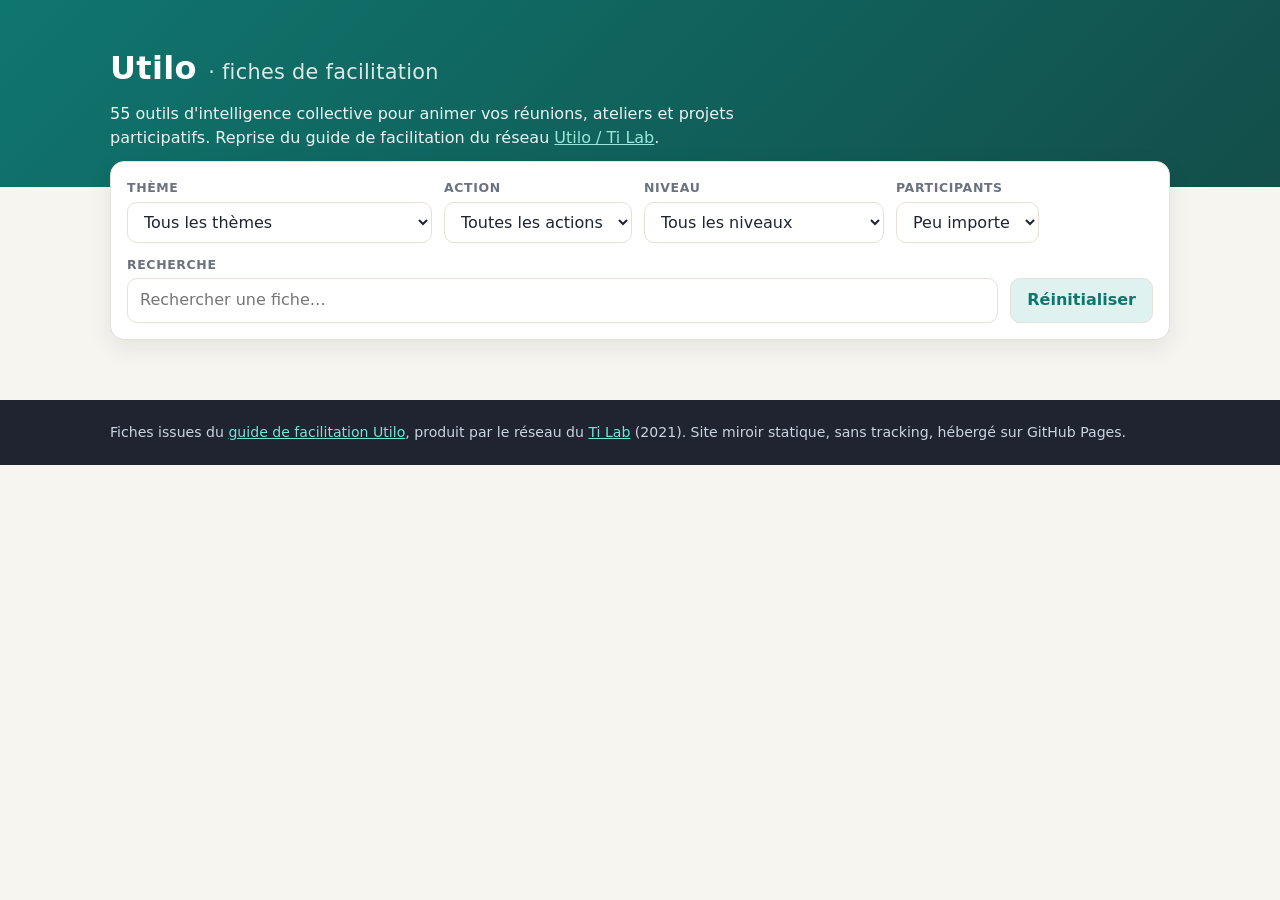
==== test_utilo/index.html @ cecc6be2 "Ajout du site Utilo dans test_utilo/ (55 fiches de facilitation avec filtres)" ====
<!DOCTYPE html>
<html lang="fr">
<head>
<meta charset="utf-8">
<meta name="viewport" content="width=device-width, initial-scale=1">
<title>Utilo · Fiches de facilitation</title>
<meta name="description" content="55 fiches de facilitation et d'intelligence collective du réseau Utilo (Ti Lab) : brise-glace, ateliers d'idéation, outils de décision et plus.">
<link rel="icon" href="data:image/svg+xml,<svg xmlns='http://www.w3.org/2000/svg' viewBox='0 0 100 100'><text y='.9em' font-size='90'>🛠️</text></svg>">
<link rel="stylesheet" href="styles.css">
</head>
<body>
<header class="hero">
  <div class="wrap">
    <h1>Utilo <span class="accent">· fiches de facilitation</span></h1>
    <p class="lead">55 outils d'intelligence collective pour animer vos réunions, ateliers et projets participatifs. Reprise du guide de facilitation du réseau <a href="https://tilab.bzh/?Utilo" target="_blank" rel="noopener">Utilo / Ti Lab</a>.</p>
  </div>
</header>

<main class="wrap">
  <section class="filters" id="filters">
    <div class="filter-group">
      <label for="f-theme">Thème</label>
      <select id="f-theme"><option value="">Tous les thèmes</option></select>
    </div>
    <div class="filter-group">
      <label for="f-action">Action</label>
      <select id="f-action"><option value="">Toutes les actions</option></select>
    </div>
    <div class="filter-group">
      <label for="f-niveau">Niveau</label>
      <select id="f-niveau">
        <option value="">Tous les niveaux</option>
        <option value="1">Niveau 1 · Débutant</option>
        <option value="2">Niveau 2 · Intermédiaire</option>
        <option value="3">Niveau 3 · Confirmé</option>
      </select>
    </div>
    <div class="filter-group">
      <label for="f-participants">Participants</label>
      <select id="f-participants">
        <option value="">Peu importe</option>
        <option value="1-8">1 à 8</option>
        <option value="9-15">9 à 15</option>
        <option value="16-30">16 à 30</option>
        <option value="31-100">30 et +</option>
      </select>
    </div>
    <div class="filter-group grow">
      <label for="f-recherche">Recherche</label>
      <input type="search" id="f-recherche" placeholder="Rechercher une fiche…" autocomplete="off">
    </div>
    <button id="f-reset" class="reset" type="button">Réinitialiser</button>
  </section>

  <p class="count" id="count"></p>
  <section class="grid" id="grid"></section>
  <p class="empty" id="empty" hidden>Aucune fiche ne correspond à ces critères. 😕</p>
</main>

<footer class="footer">
  <div class="wrap">
    <p>Fiches issues du <a href="https://tilab.bzh/?Utilo" target="_blank" rel="noopener">guide de facilitation Utilo</a>, produit par le réseau du <a href="https://tilab.bzh" target="_blank" rel="noopener">Ti Lab</a> (2021). Site miroir statique, sans tracking, hébergé sur GitHub Pages.</p>
  </div>
</footer>

<script src="themes.js"></script>
<script src="fiches.js"></script>
<script src="app.js"></script>
</body>
</html>
---- test_utilo/styles.css ----
/* Utilo · site statique */
:root {
  --bg: #f7f5f0;
  --card: #ffffff;
  --ink: #1f2430;
  --muted: #6b7280;
  --accent: #0f766e;
  --accent-soft: #e0f2ef;
  --border: #e5e1d8;
  --radius: 14px;
}
* { box-sizing: border-box; }
body {
  margin: 0;
  font-family: system-ui, -apple-system, "Segoe UI", Roboto, sans-serif;
  background: var(--bg);
  color: var(--ink);
  line-height: 1.55;
}
.wrap { max-width: 1100px; margin: 0 auto; padding: 0 20px; }
a { color: var(--accent); }

/* Hero */
.hero {
  background: linear-gradient(135deg, #0f766e 0%, #115e59 60%, #134e4a 100%);
  color: #fff;
  padding: 44px 0 36px;
}
.hero h1 { margin: 0 0 8px; font-size: 2rem; letter-spacing: .3px; }
.hero .accent { font-weight: 400; opacity: .85; font-size: 1.3rem; }
.hero .lead { margin: 0; max-width: 720px; opacity: .92; }
.hero a { color: #a7f3e5; }

/* Filters */
.filters {
  display: flex;
  flex-wrap: wrap;
  gap: 12px;
  align-items: flex-end;
  background: var(--card);
  border: 1px solid var(--border);
  border-radius: var(--radius);
  padding: 16px;
  margin: -26px 0 20px;
  box-shadow: 0 8px 24px rgba(15, 23, 42, .08);
  position: relative;
}
.filter-group { display: flex; flex-direction: column; gap: 4px; }
.filter-group.grow { flex: 1 1 200px; }
label { font-size: .78rem; font-weight: 600; text-transform: uppercase; letter-spacing: .05em; color: var(--muted); }
select, input[type="search"] {
  font: inherit;
  padding: 9px 12px;
  border-radius: 10px;
  border: 1px solid var(--border);
  background: #fff;
  color: var(--ink);
  min-width: 140px;
}
.reset {
  font: inherit;
  padding: 9px 16px;
  border-radius: 10px;
  border: 1px solid var(--border);
  background: var(--accent-soft);
  color: var(--accent);
  font-weight: 600;
  cursor: pointer;
}
.reset:hover { background: #cceeea; }

.count { color: var(--muted); font-size: .9rem; margin: 0 4px 12px; }

/* Cards */
.grid {
  display: grid;
  grid-template-columns: repeat(auto-fill, minmax(300px, 1fr));
  gap: 16px;
  padding-bottom: 40px;
}
.card {
  display: flex;
  flex-direction: column;
  gap: 10px;
  background: var(--card);
  border: 1px solid var(--border);
  border-radius: var(--radius);
  padding: 18px 18px 16px;
  text-decoration: none;
  color: inherit;
  transition: transform .15s ease, box-shadow .15s ease;
}
.card:hover { transform: translateY(-3px); box-shadow: 0 12px 26px rgba(15, 23, 42, .12); }
.card h2 { margin: 0; font-size: 1.12rem; line-height: 1.3; }
.card .badges { display: flex; flex-wrap: wrap; gap: 6px; }
.badge {
  font-size: .74rem;
  font-weight: 600;
  padding: 3px 9px;
  border-radius: 999px;
  background: var(--accent-soft);
  color: var(--accent);
}
.badge.niveau-1 { background: #e7f5e8; color: #2f7d33; }
.badge.niveau-2 { background: #fff3d6; color: #a15c00; }
.badge.niveau-3 { background: #fde2e2; color: #b91c1c; }
.card .meta { color: var(--muted); font-size: .88rem; display: flex; flex-wrap: wrap; gap: 4px 14px; margin: 0; }
.card .meta span::before { content: "· "; color: var(--border); }
.card .meta span:first-child::before { content: ""; }
.chips { display: flex; flex-wrap: wrap; gap: 5px; margin-top: 2px; }
.chip { font-size: .72rem; padding: 2px 8px; border-radius: 999px; background: #f1efe8; color: #55504a; }
.empty { text-align: center; color: var(--muted); padding: 40px 0; }

/* Fiche detail */
.detail-header { padding: 36px 0 8px; }
.backlink { display: inline-block; margin-bottom: 14px; text-decoration: none; font-weight: 600; }
.backlink:hover { text-decoration: underline; }
.detail-header h1 { margin: 0 0 10px; font-size: 1.9rem; }
.detail-header .meta { display: flex; flex-wrap: wrap; gap: 6px 18px; color: var(--muted); margin: 12px 0 0; }
.meta-item b { color: var(--ink); }
.section {
  background: var(--card);
  border: 1px solid var(--border);
  border-radius: var(--radius);
  padding: 20px 22px;
  margin: 16px 0;
}
.section h2 { margin: 0 0 10px; font-size: 1.05rem; color: var(--accent); }
.section ul { margin: 0; padding-left: 20px; }
.section li { margin: 6px 0; }
.section p { margin: 8px 0; }
.actions-bar { display: flex; flex-wrap: wrap; gap: 10px; margin: 18px 0 26px; }
.btn {
  display: inline-block;
  font: inherit;
  font-weight: 600;
  padding: 10px 18px;
  border-radius: 10px;
  text-decoration: none;
  border: 1px solid var(--accent);
  background: var(--accent);
  color: #fff;
  cursor: pointer;
}
.btn.secondary { background: #fff; color: var(--accent); }
.btn:hover { opacity: .9; }
.related h2 { font-size: 1.1rem; margin: 10px 0 4px; }

/* Footer */
.footer { background: #1f2430; color: #cbd5e1; padding: 22px 0; font-size: .88rem; }
.footer a { color: #6ee7d7; }
.footer p { margin: 0; }

@media (max-width: 640px) {
  .hero { padding: 30px 0; }
  .hero h1 { font-size: 1.5rem; }
  select, input[type="search"] { min-width: 100%; }
  .filter-group { flex: 1 1 46%; }
}
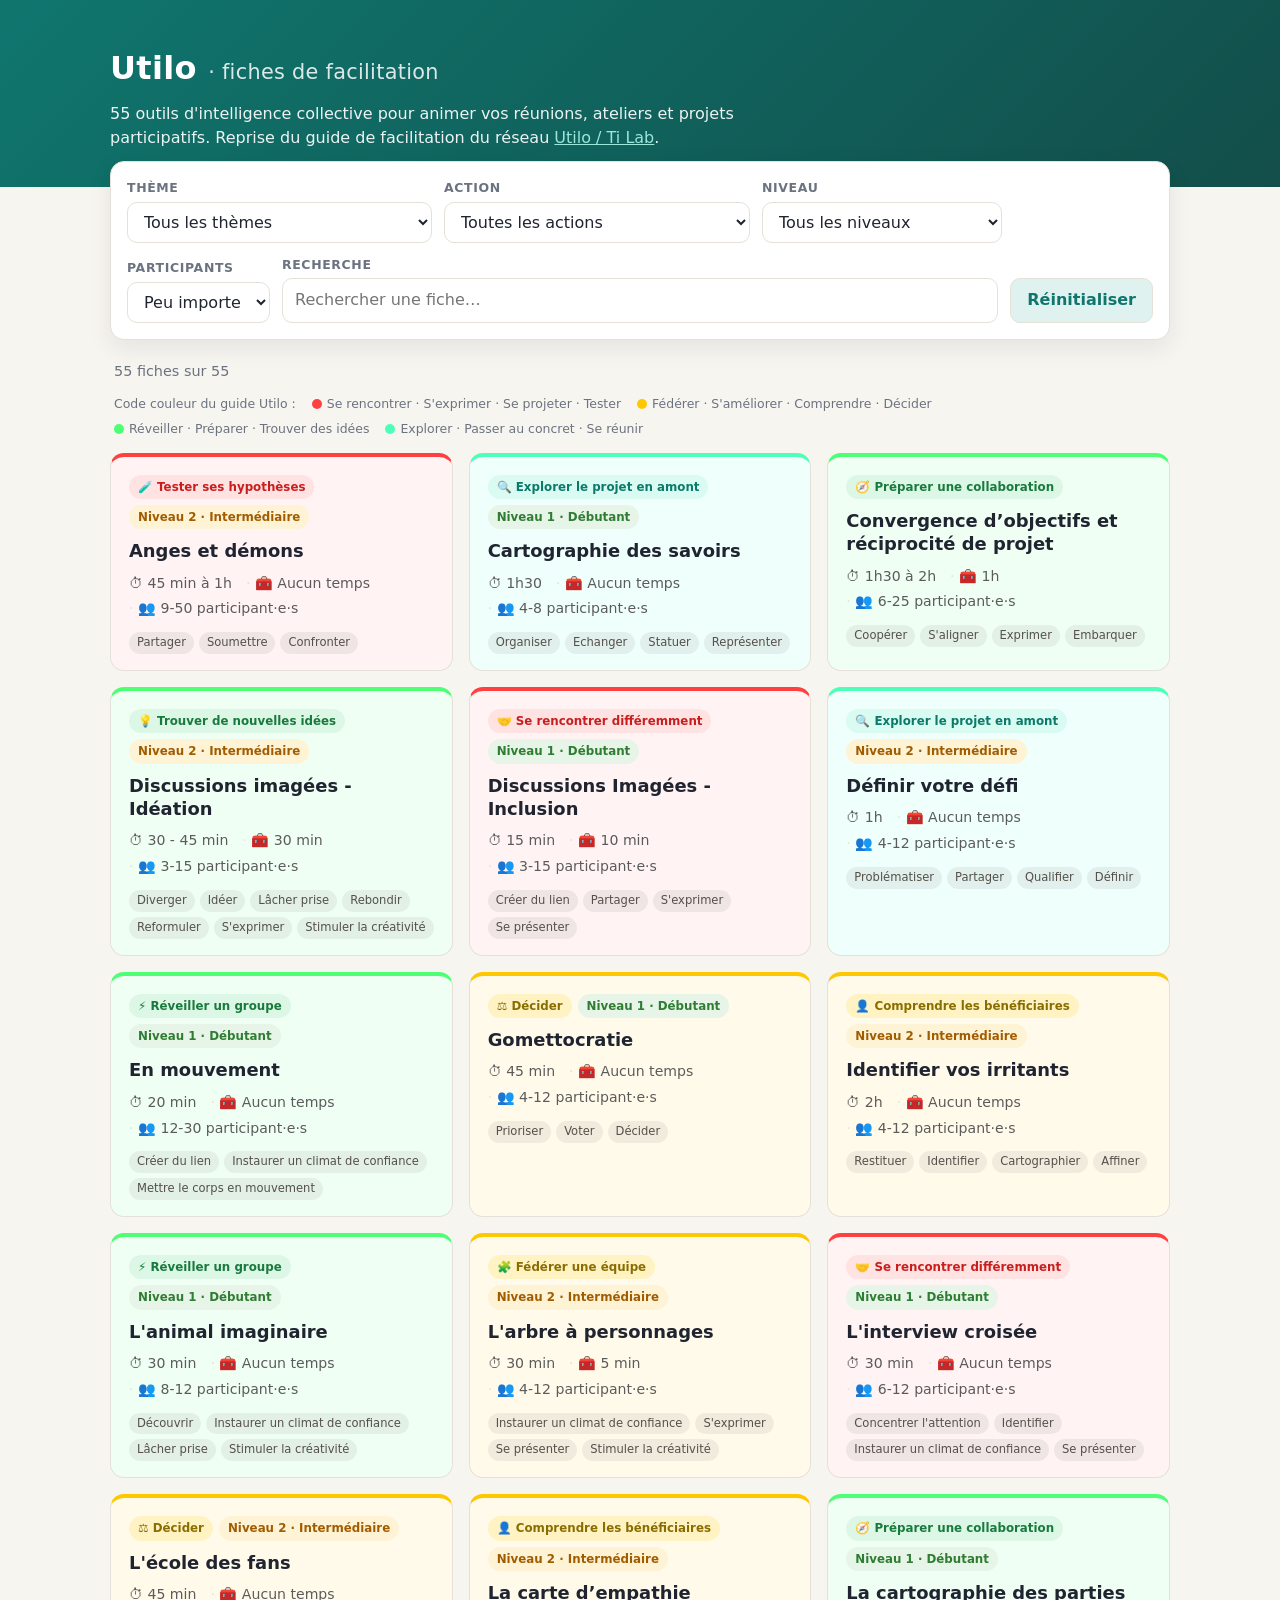
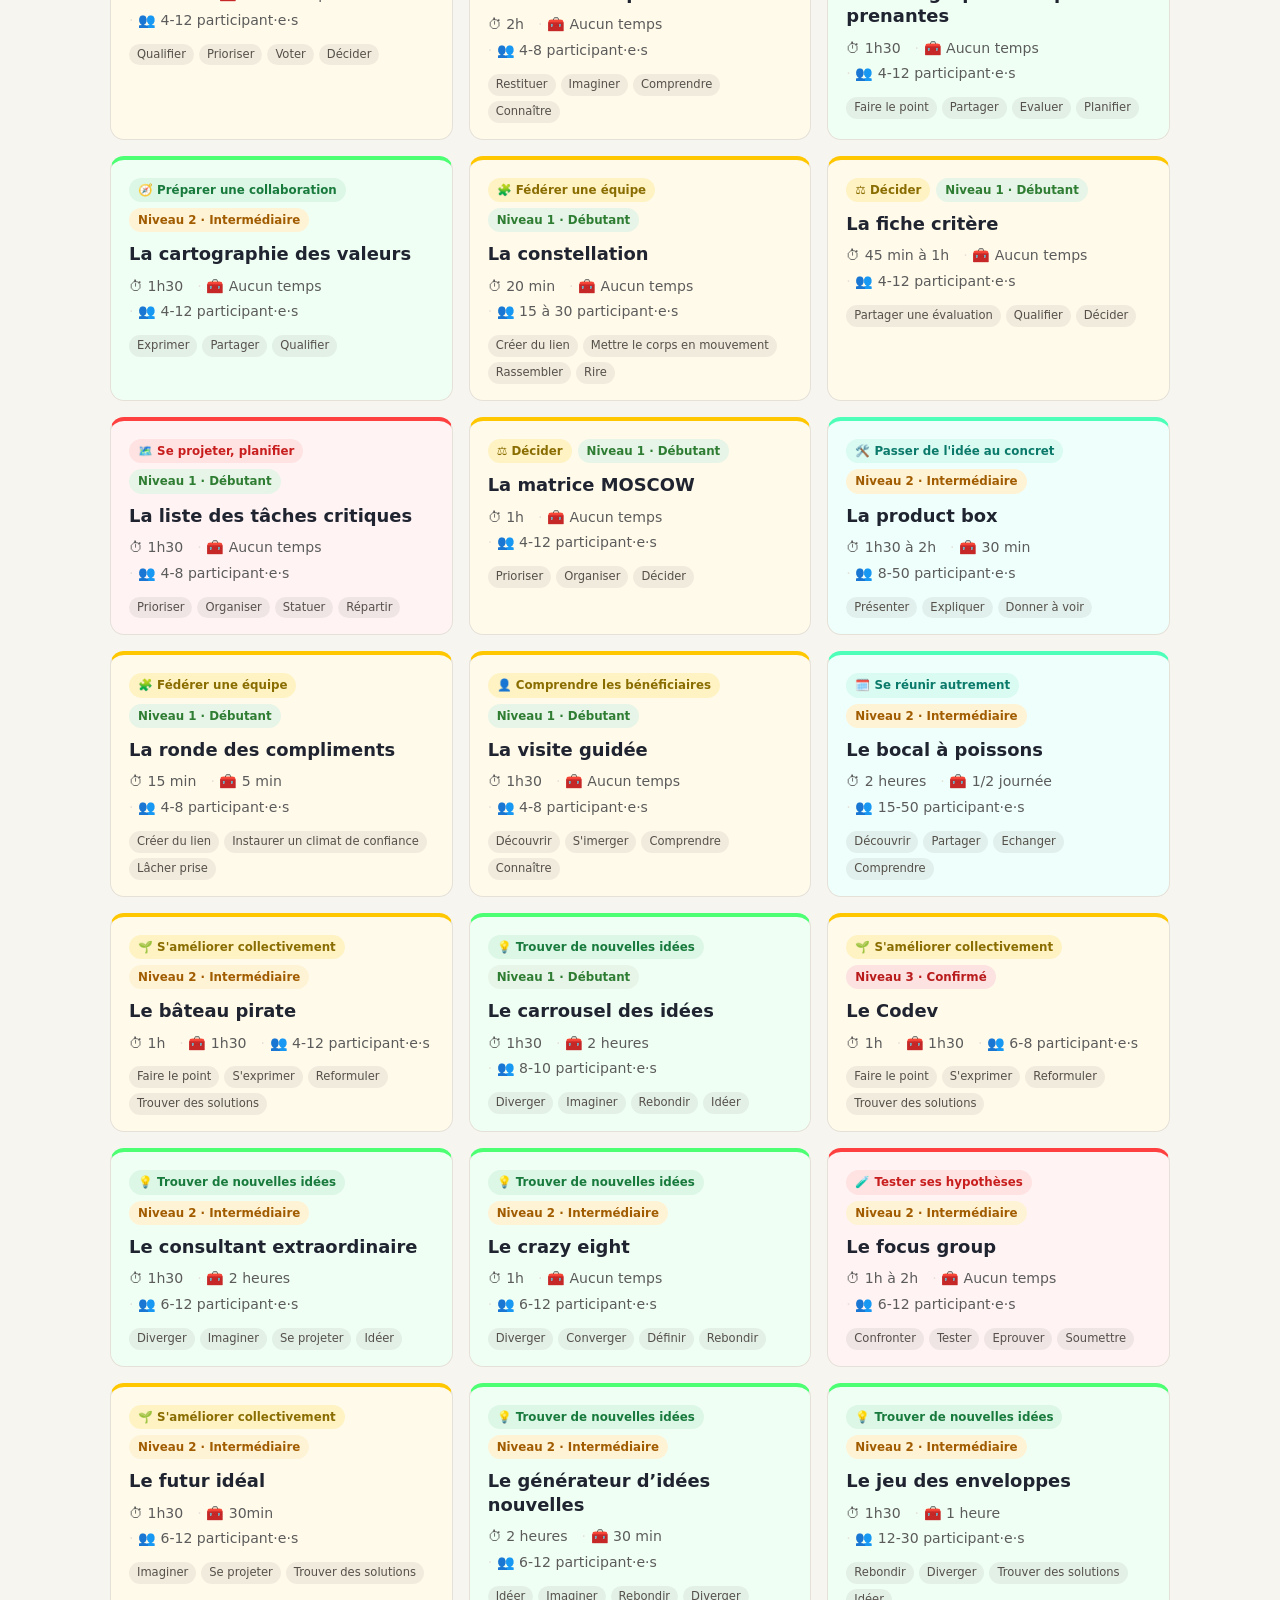
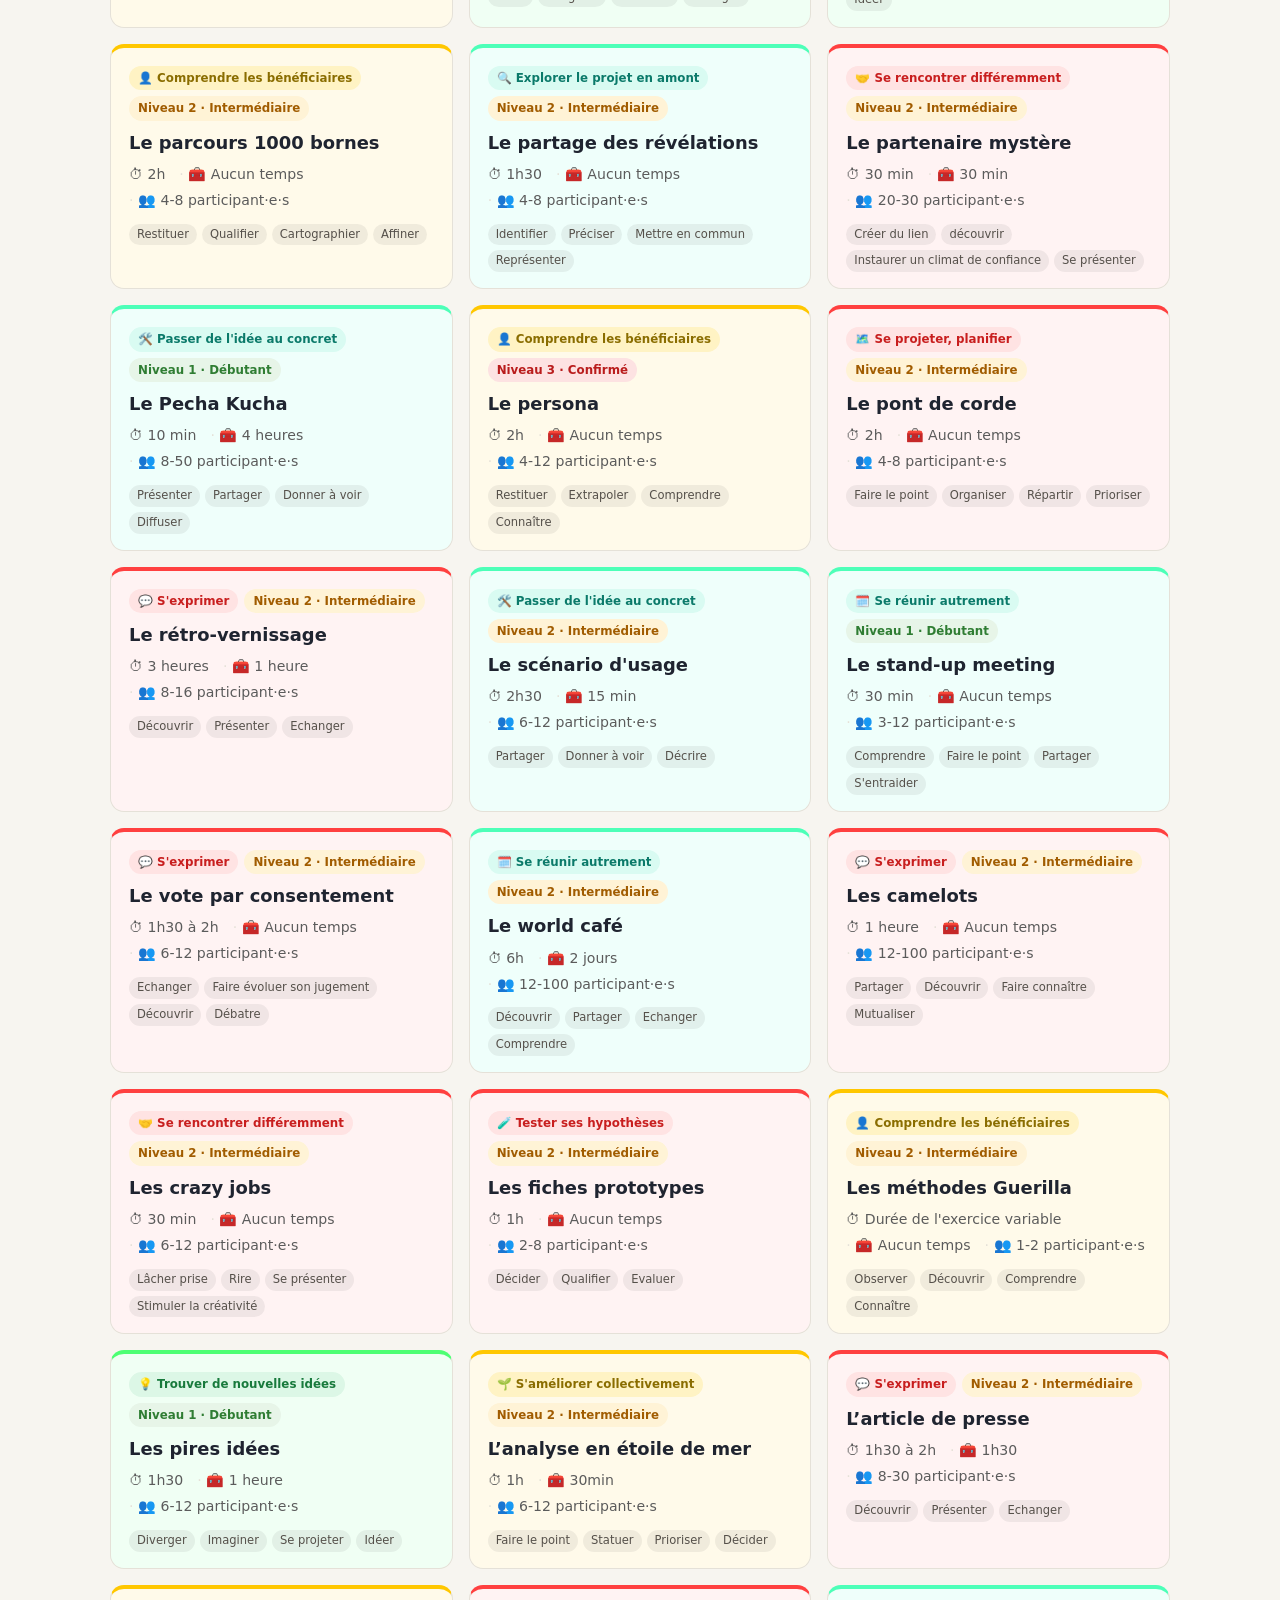
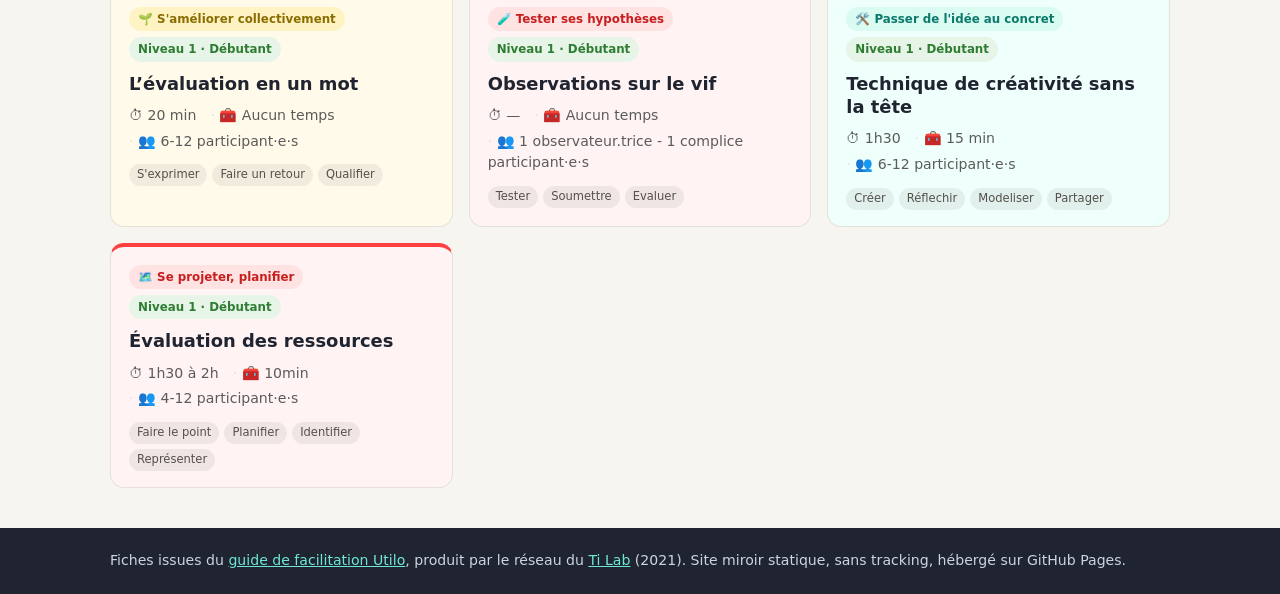
==== commit 25ce9ce9: "Utilo: code couleur par thématique sur les cartes (palette officielle du guide : rouge, jaune, vert," ====
--- a/test_utilo/index.html
+++ b/test_utilo/index.html
@@ -53,6 +53,13 @@
   </section>
 
   <p class="count" id="count"></p>
+  <p class="legend">
+    Code couleur du guide Utilo :
+    <span class="legend-item"><span class="dot" style="background:#ff4040"></span>Se rencontrer · S'exprimer · Se projeter · Tester</span>
+    <span class="legend-item"><span class="dot" style="background:#ffc700"></span>Fédérer · S'améliorer · Comprendre · Décider</span>
+    <span class="legend-item"><span class="dot" style="background:#4dff73"></span>Réveiller · Préparer · Trouver des idées</span>
+    <span class="legend-item"><span class="dot" style="background:#4dffb8"></span>Explorer · Passer au concret · Se réunir</span>
+  </p>
   <section class="grid" id="grid"></section>
   <p class="empty" id="empty" hidden>Aucune fiche ne correspond à ces critères. 😕</p>
 </main>
--- a/test_utilo/styles.css
+++ b/test_utilo/styles.css
@@ -70,6 +70,9 @@
 .reset:hover { background: #cceeea; }
 
 .count { color: var(--muted); font-size: .9rem; margin: 0 4px 12px; }
+.legend { color: var(--muted); font-size: .78rem; margin: 0 4px 14px; display: flex; flex-wrap: wrap; gap: 6px 16px; }
+.legend-item { display: inline-flex; align-items: center; gap: 5px; }
+.dot { width: 10px; height: 10px; border-radius: 50%; display: inline-block; }
 
 /* Cards */
 .grid {
@@ -108,11 +111,29 @@
 .card .meta span::before { content: "· "; color: var(--border); }
 .card .meta span:first-child::before { content: ""; }
 .chips { display: flex; flex-wrap: wrap; gap: 5px; margin-top: 2px; }
-.chip { font-size: .72rem; padding: 2px 8px; border-radius: 999px; background: #f1efe8; color: #55504a; }
+.chip { font-size: .72rem; padding: 2px 8px; border-radius: 999px; background: rgba(0,0,0,.06); color: #55504a; }
 .empty { text-align: center; color: var(--muted); padding: 40px 0; }
+
+/* Code couleur Utilo par thématique (palette officielle du guide Ti Lab) */
+.card { border-top: 4px solid transparent; }
+.card.tc-red    { background: #fff3f3; border-top-color: #ff4040; }
+.card.tc-yellow { background: #fffaea; border-top-color: #ffc700; }
+.card.tc-green  { background: #f0fff4; border-top-color: #4dff73; }
+.card.tc-mint   { background: #effffb; border-top-color: #4dffb8; }
+.card:hover { box-shadow: 0 12px 26px rgba(15, 23, 42, .14); }
+.badge.tc-red    { background: #ffe3e3; color: #c81e1e; }
+.badge.tc-yellow { background: #fff3c4; color: #8a6d00; }
+.badge.tc-green  { background: #dcf7e6; color: #187a3c; }
+.badge.tc-mint   { background: #d9fbf2; color: #0b7a6a; }
+.card .meta { color: #5b5b5b; }
 
 /* Fiche detail */
 .detail-header { padding: 36px 0 8px; }
+.detail-header.tc-red, .detail-header.tc-yellow, .detail-header.tc-green, .detail-header.tc-mint { border-top: 5px solid; padding-top: 24px; border-radius: 4px; }
+.detail-header.tc-red { border-top-color: #ff4040; }
+.detail-header.tc-yellow { border-top-color: #ffc700; }
+.detail-header.tc-green { border-top-color: #4dff73; }
+.detail-header.tc-mint { border-top-color: #4dffb8; }
 .backlink { display: inline-block; margin-bottom: 14px; text-decoration: none; font-weight: 600; }
 .backlink:hover { text-decoration: underline; }
 .detail-header h1 { margin: 0 0 10px; font-size: 1.9rem; }
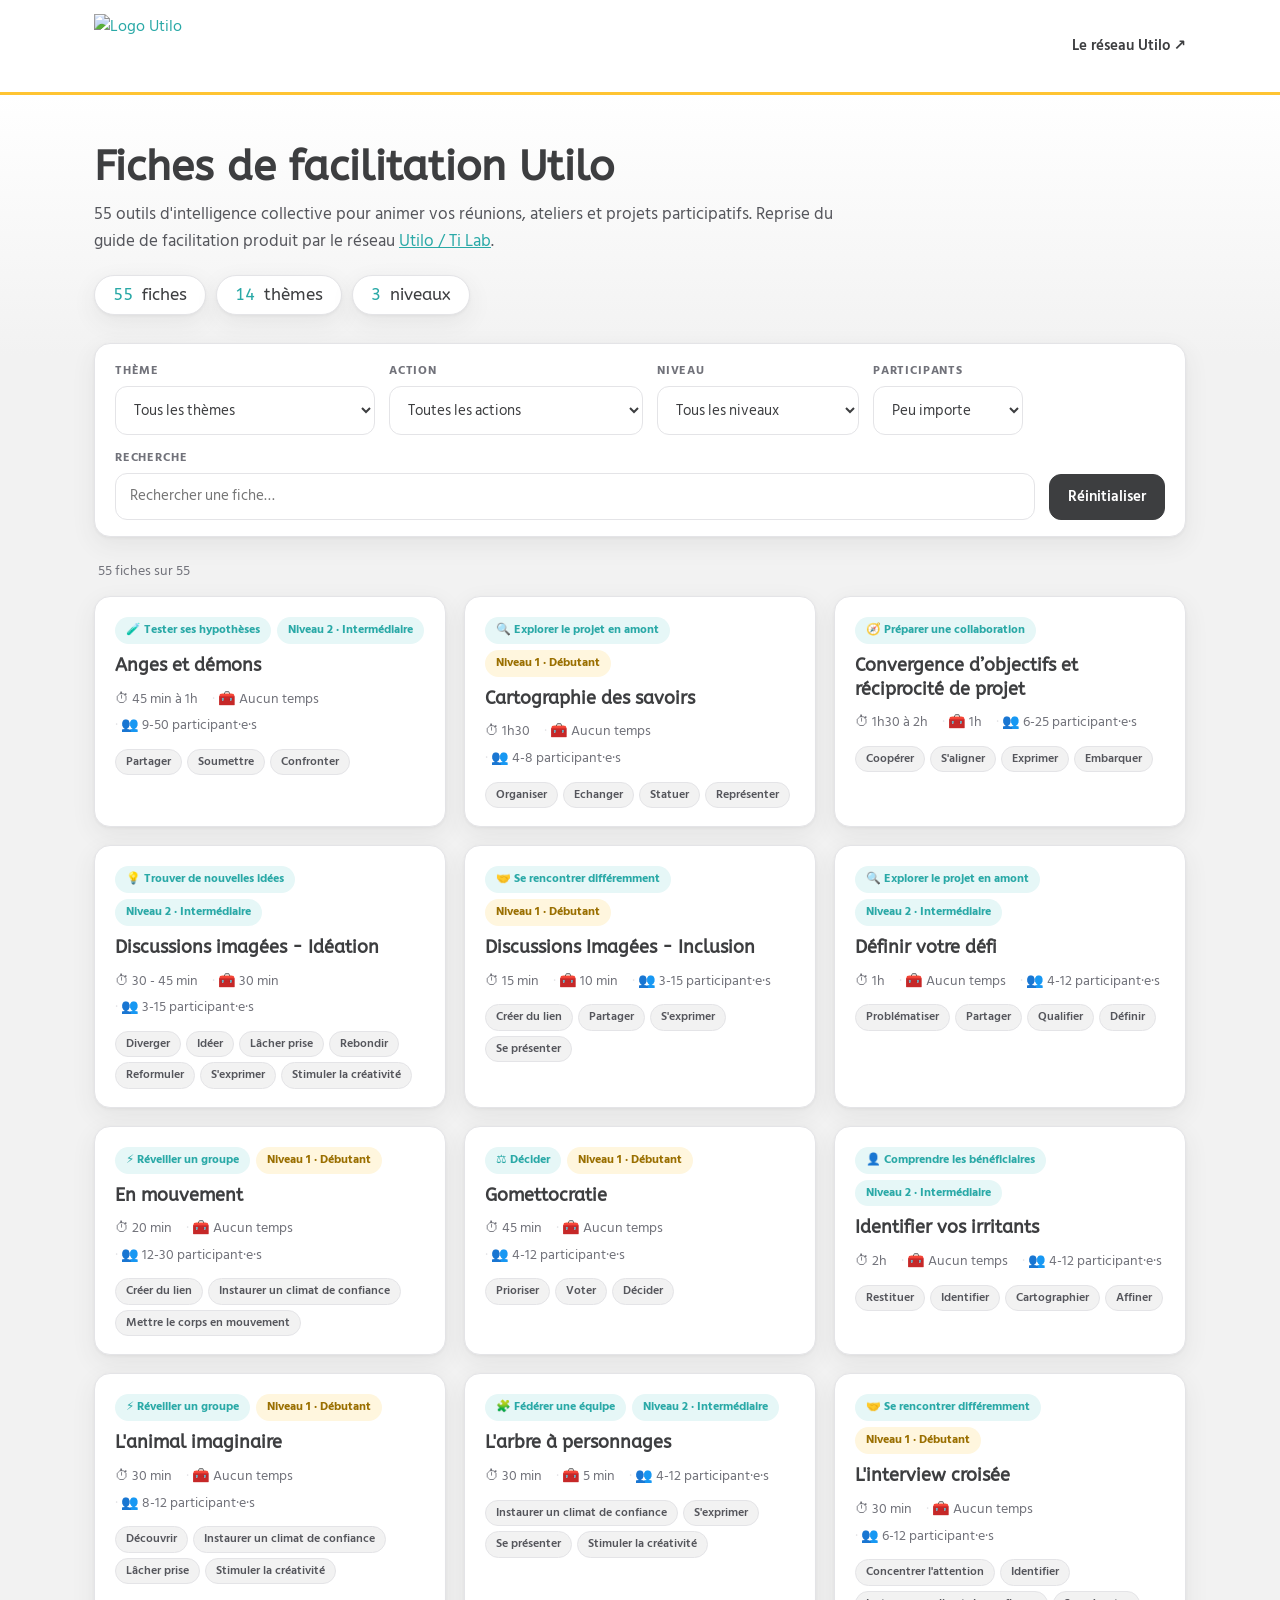
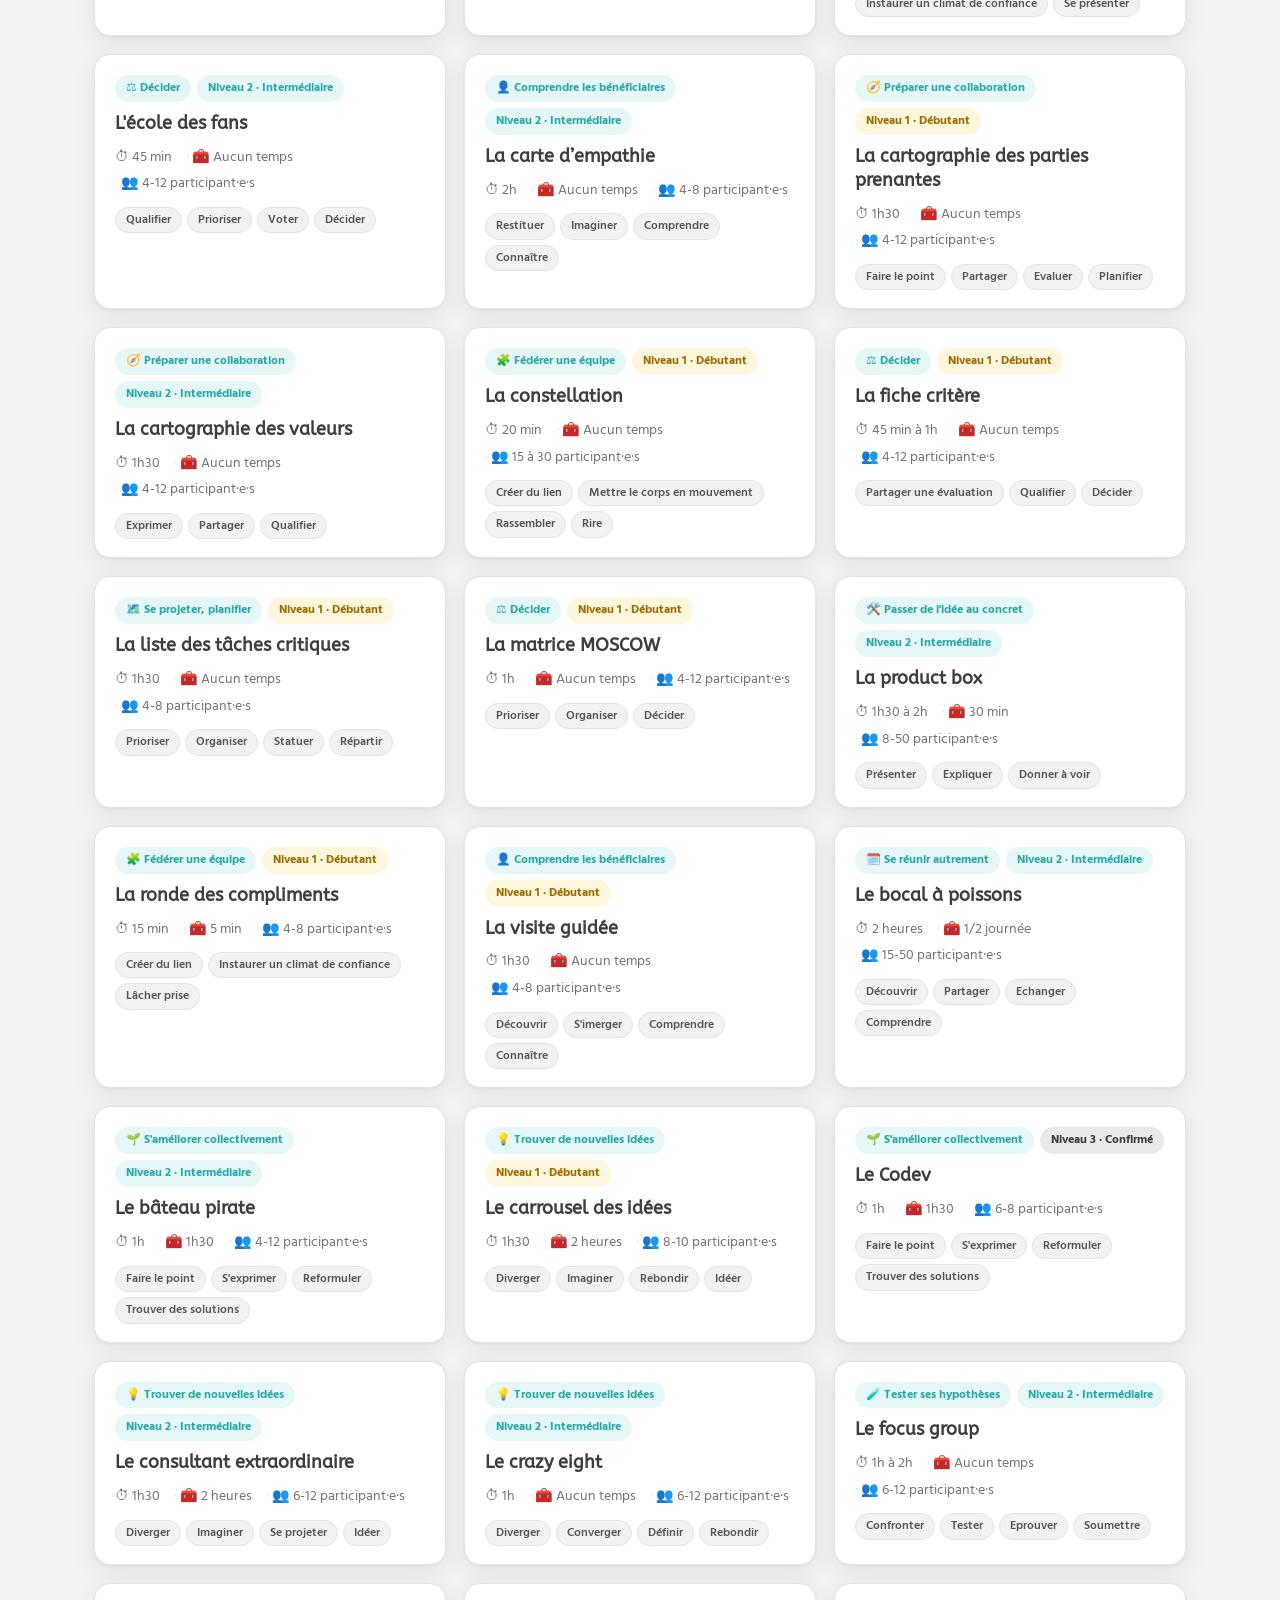
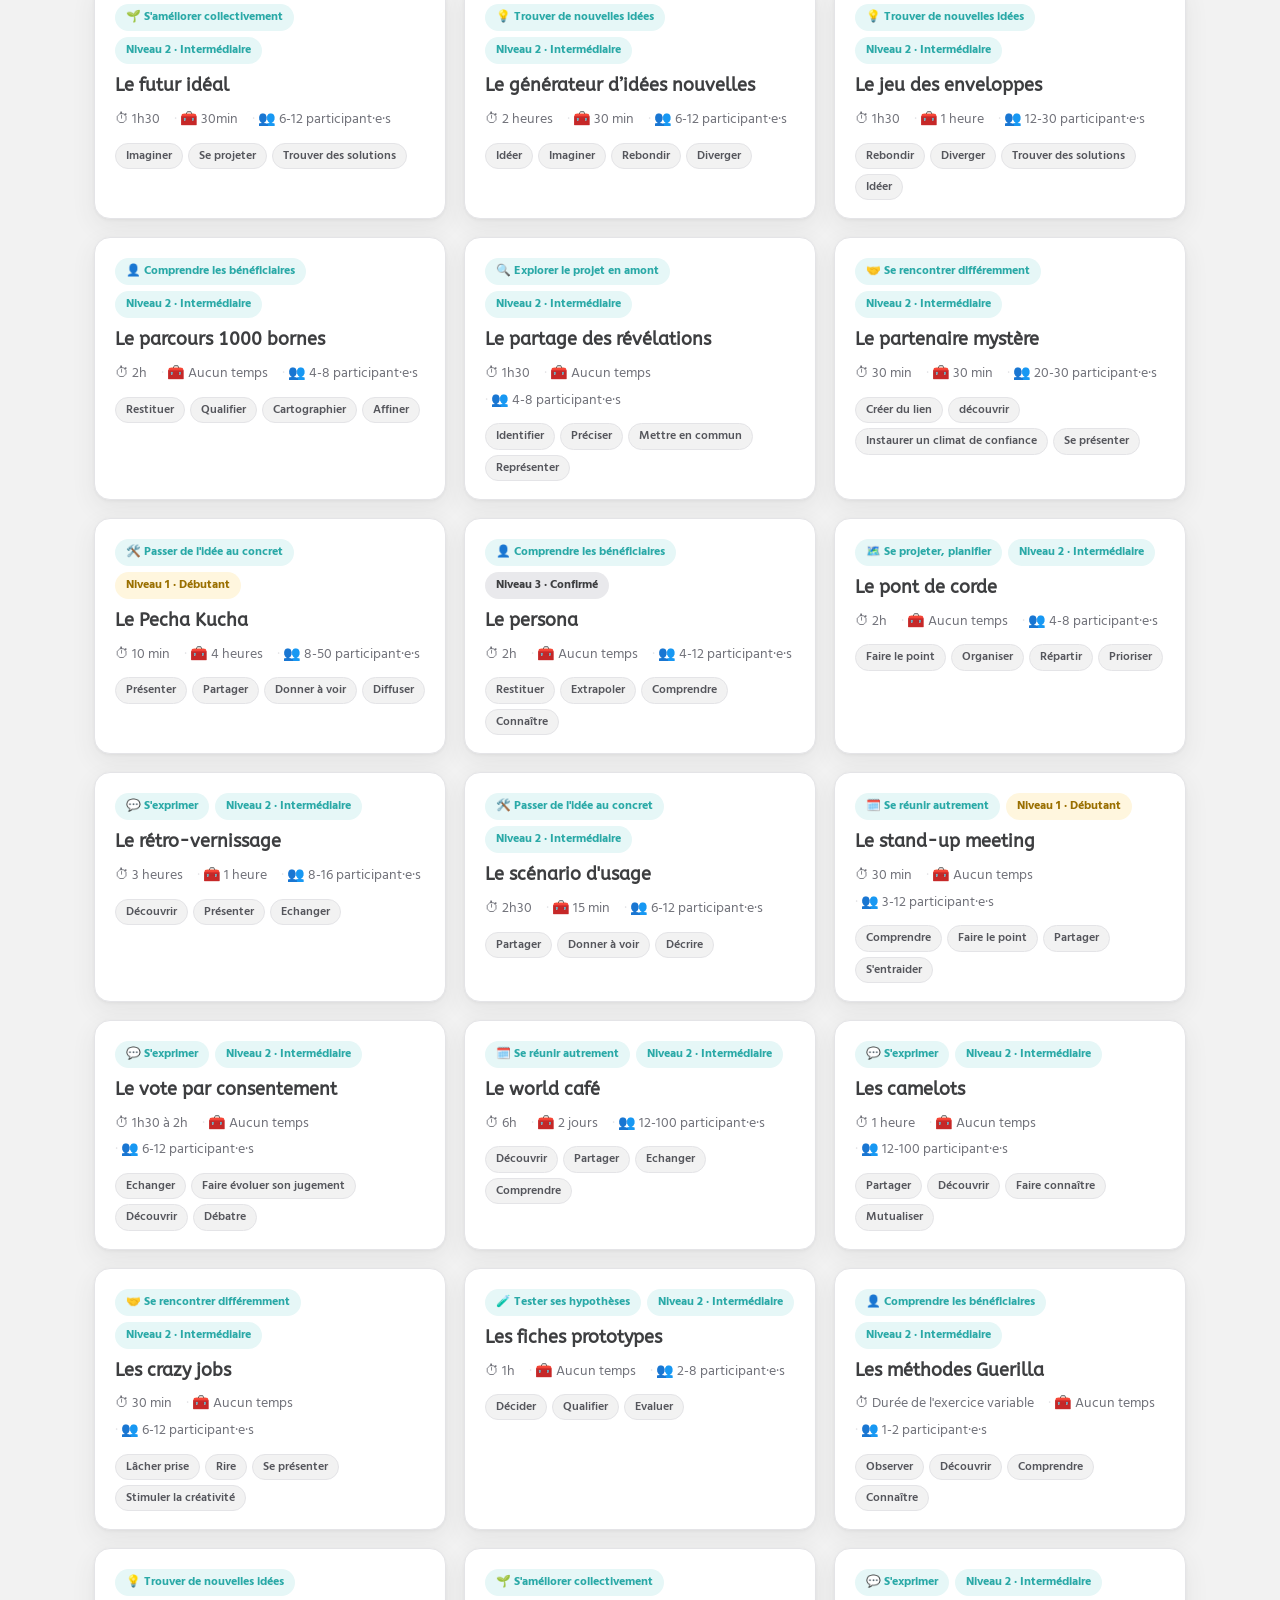
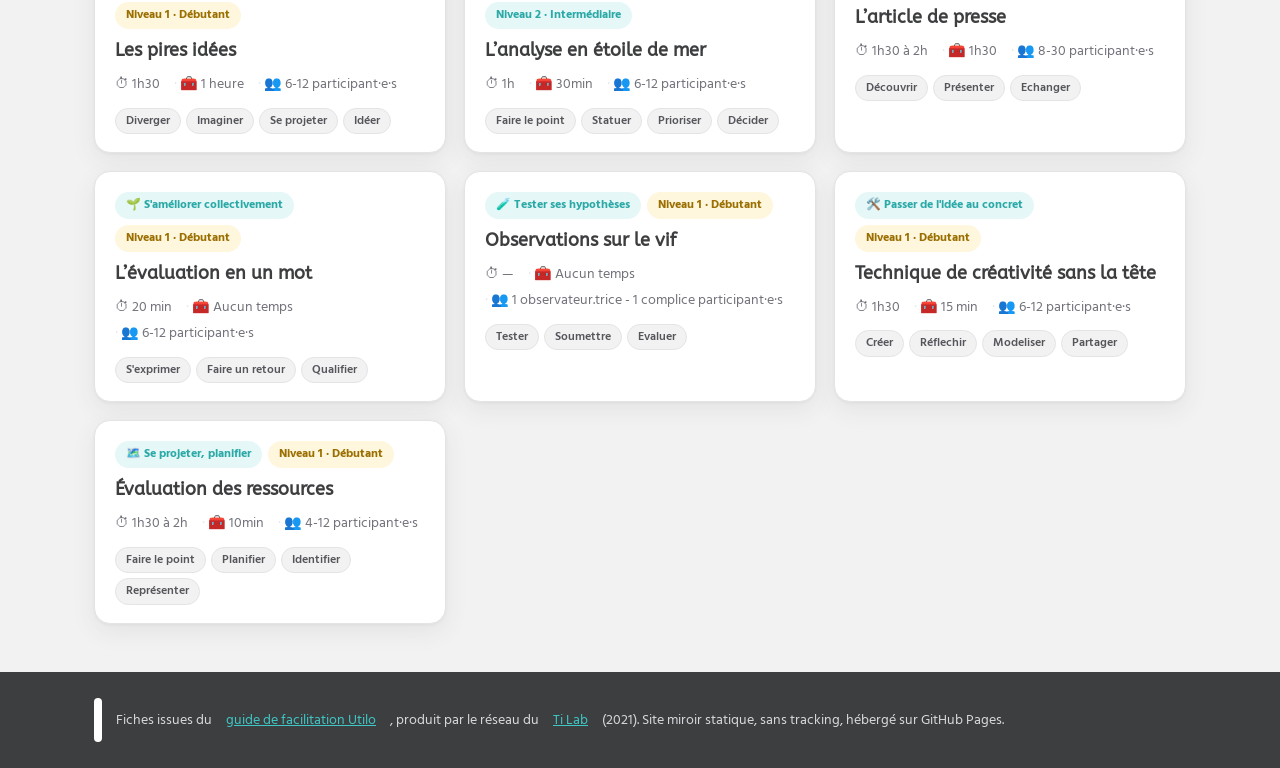
==== commit 6e410491: "Utilo: refonte design moderne (palette Ti Lab, polices ABeeZee + Hind Siliguri, logo Utilo en en-têt" ====
--- a/test_utilo/index.html
+++ b/test_utilo/index.html
@@ -6,15 +6,32 @@
 <title>Utilo · Fiches de facilitation</title>
 <meta name="description" content="55 fiches de facilitation et d'intelligence collective du réseau Utilo (Ti Lab) : brise-glace, ateliers d'idéation, outils de décision et plus.">
 <link rel="icon" href="data:image/svg+xml,<svg xmlns='http://www.w3.org/2000/svg' viewBox='0 0 100 100'><text y='.9em' font-size='90'>🛠️</text></svg>">
+<link rel="preconnect" href="https://fonts.googleapis.com">
+<link rel="preconnect" href="https://fonts.gstatic.com" crossorigin>
+<link rel="stylesheet" href="https://fonts.googleapis.com/css2?family=ABeeZee&family=Hind+Siliguri:wght@400;500;600;700&display=swap">
 <link rel="stylesheet" href="styles.css">
 </head>
 <body>
-<header class="hero">
-  <div class="wrap">
-    <h1>Utilo <span class="accent">· fiches de facilitation</span></h1>
-    <p class="lead">55 outils d'intelligence collective pour animer vos réunions, ateliers et projets participatifs. Reprise du guide de facilitation du réseau <a href="https://tilab.bzh/?Utilo" target="_blank" rel="noopener">Utilo / Ti Lab</a>.</p>
+<header class="site-header">
+  <div class="wrap header-inner">
+    <a class="brand" href="index.html">
+      <img src="https://tilab.bzh/files/Utilo_2023_10_24_Logo_Coul_20251217154511_20251217160540.png" alt="Logo Utilo" class="logo">
+    </a>
+    <a class="header-link" href="https://tilab.bzh/?Utilo" target="_blank" rel="noopener">Le réseau Utilo ↗</a>
   </div>
 </header>
+
+<section class="hero">
+  <div class="wrap">
+    <h1>Fiches de facilitation <span class="hl">Utilo</span></h1>
+    <p class="lead">55 outils d'intelligence collective pour animer vos réunions, ateliers et projets participatifs. Reprise du guide de facilitation produit par le réseau <a href="https://tilab.bzh/?Utilo" target="_blank" rel="noopener">Utilo / Ti Lab</a>.</p>
+    <div class="stats">
+      <span class="stat">55 <b>fiches</b></span>
+      <span class="stat">14 <b>thèmes</b></span>
+      <span class="stat">3 <b>niveaux</b></span>
+    </div>
+  </div>
+</section>
 
 <main class="wrap">
   <section class="filters" id="filters">
@@ -53,20 +70,13 @@
   </section>
 
   <p class="count" id="count"></p>
-  <p class="legend">
-    Code couleur du guide Utilo :
-    <span class="legend-item"><span class="dot" style="background:#ff4040"></span>Se rencontrer · S'exprimer · Se projeter · Tester</span>
-    <span class="legend-item"><span class="dot" style="background:#ffc700"></span>Fédérer · S'améliorer · Comprendre · Décider</span>
-    <span class="legend-item"><span class="dot" style="background:#4dff73"></span>Réveiller · Préparer · Trouver des idées</span>
-    <span class="legend-item"><span class="dot" style="background:#4dffb8"></span>Explorer · Passer au concret · Se réunir</span>
-  </p>
   <section class="grid" id="grid"></section>
   <p class="empty" id="empty" hidden>Aucune fiche ne correspond à ces critères. 😕</p>
 </main>
 
 <footer class="footer">
   <div class="wrap">
-    <p>Fiches issues du <a href="https://tilab.bzh/?Utilo" target="_blank" rel="noopener">guide de facilitation Utilo</a>, produit par le réseau du <a href="https://tilab.bzh" target="_blank" rel="noopener">Ti Lab</a> (2021). Site miroir statique, sans tracking, hébergé sur GitHub Pages.</p>
+    <p><img src="https://tilab.bzh/files/Utilo_2023_10_24_Logo_Coul_20251217154511_20251217160540.png" alt="" class="footer-logo"> Fiches issues du <a href="https://tilab.bzh/?Utilo" target="_blank" rel="noopener">guide de facilitation Utilo</a>, produit par le réseau du <a href="https://tilab.bzh" target="_blank" rel="noopener">Ti Lab</a> (2021). Site miroir statique, sans tracking, hébergé sur GitHub Pages.</p>
   </div>
 </footer>
 
--- a/test_utilo/styles.css
+++ b/test_utilo/styles.css
@@ -1,180 +1,211 @@
-/* Utilo · site statique */
+/* Utilo · site statique — palette Ti Lab (tilab.bzh) : anthracite #3d3e40, jaune #ffc433, turquoise #3ec7c5 */
+
 :root {
-  --bg: #f7f5f0;
+  --ink: #3d3e40;          /* couleur primaire du site Ti Lab */
+  --yellow: #ffc433;       /* couleur secondaire 1 */
+  --teal: #3ec7c5;         /* couleur secondaire 2 */
+  --teal-dark: #2aa9a7;
+  --teal-soft: #e6f7f7;
+  --yellow-soft: #fff6de;
+  --bg: #f2f2f2;           /* couleur neutre claire du site Ti Lab */
   --card: #ffffff;
-  --ink: #1f2430;
-  --muted: #6b7280;
-  --accent: #0f766e;
-  --accent-soft: #e0f2ef;
-  --border: #e5e1d8;
-  --radius: 14px;
+  --muted: #71727a;
+  --border: #e4e4e7;
+  --radius: 16px;
+  --shadow: 0 1px 3px rgba(61, 62, 64, .06), 0 8px 24px rgba(61, 62, 64, .08);
+  --shadow-lift: 0 4px 10px rgba(61, 62, 64, .10), 0 18px 40px rgba(61, 62, 64, .14);
 }
 * { box-sizing: border-box; }
+html { scroll-behavior: smooth; }
 body {
   margin: 0;
-  font-family: system-ui, -apple-system, "Segoe UI", Roboto, sans-serif;
+  font-family: 'Hind Siliguri', system-ui, -apple-system, "Segoe UI", Roboto, sans-serif;
   background: var(--bg);
   color: var(--ink);
-  line-height: 1.55;
-}
-.wrap { max-width: 1100px; margin: 0 auto; padding: 0 20px; }
-a { color: var(--accent); }
+  line-height: 1.6;
+  -webkit-font-smoothing: antialiased;
+}
+.wrap { max-width: 1140px; margin: 0 auto; padding: 0 24px; }
+a { color: var(--teal-dark); }
+h1, h2, h3 { font-family: 'ABeeZee', 'Hind Siliguri', sans-serif; }
+
+/* Header */
+.site-header { background: var(--card); border-bottom: 3px solid var(--yellow); }
+.header-inner { display: flex; align-items: center; justify-content: space-between; padding: 14px 24px; }
+.brand { text-decoration: none; }
+.logo { height: 64px; width: auto; display: block; }
+.header-link { font-weight: 600; text-decoration: none; color: var(--ink); font-size: .92rem; }
+.header-link:hover { color: var(--teal-dark); }
 
 /* Hero */
-.hero {
-  background: linear-gradient(135deg, #0f766e 0%, #115e59 60%, #134e4a 100%);
-  color: #fff;
-  padding: 44px 0 36px;
-}
-.hero h1 { margin: 0 0 8px; font-size: 2rem; letter-spacing: .3px; }
-.hero .accent { font-weight: 400; opacity: .85; font-size: 1.3rem; }
-.hero .lead { margin: 0; max-width: 720px; opacity: .92; }
-.hero a { color: #a7f3e5; }
+.hero { padding: 48px 0 40px; background: linear-gradient(180deg, #ffffff 0%, var(--bg) 100%); }
+.hero h1 { margin: 0 0 10px; font-size: clamp(1.7rem, 4vw, 2.6rem); line-height: 1.15; }
+.hl { position: relative; white-space: nowrap; }
+.hl::after {
+  content: "";
+  position: absolute;
+  left: 0; right: 0; bottom: 4px;
+  height: 12px;
+  background: var(--yellow);
+  z-index: -1;
+  border-radius: 3px;
+}
+.hero .lead { margin: 0 0 20px; max-width: 760px; color: #55565c; font-size: 1.05rem; }
+.stats { display: flex; flex-wrap: wrap; gap: 10px; }
+.stat {
+  background: var(--card);
+  border: 1px solid var(--border);
+  border-radius: 999px;
+  padding: 6px 18px;
+  font-size: 1.05rem;
+  font-family: 'ABeeZee', sans-serif;
+  color: var(--teal-dark);
+  box-shadow: var(--shadow);
+}
+.stat b { color: var(--ink); font-weight: 400; margin-left: 4px; }
 
 /* Filters */
 .filters {
   display: flex;
   flex-wrap: wrap;
-  gap: 12px;
+  gap: 14px;
   align-items: flex-end;
   background: var(--card);
   border: 1px solid var(--border);
   border-radius: var(--radius);
-  padding: 16px;
-  margin: -26px 0 20px;
-  box-shadow: 0 8px 24px rgba(15, 23, 42, .08);
-  position: relative;
-}
-.filter-group { display: flex; flex-direction: column; gap: 4px; }
-.filter-group.grow { flex: 1 1 200px; }
-label { font-size: .78rem; font-weight: 600; text-transform: uppercase; letter-spacing: .05em; color: var(--muted); }
+  padding: 18px 20px 16px;
+  margin: -12px 0 22px;
+  box-shadow: var(--shadow);
+}
+.filter-group { display: flex; flex-direction: column; gap: 5px; }
+.filter-group.grow { flex: 1 1 220px; }
+label { font-size: .74rem; font-weight: 700; text-transform: uppercase; letter-spacing: .07em; color: var(--muted); }
 select, input[type="search"] {
   font: inherit;
-  padding: 9px 12px;
-  border-radius: 10px;
-  border: 1px solid var(--border);
+  font-size: .95rem;
+  padding: 10px 14px;
+  border-radius: 12px;
+  border: 1.5px solid var(--border);
   background: #fff;
   color: var(--ink);
-  min-width: 140px;
+  min-width: 150px;
+  transition: border-color .15s ease, box-shadow .15s ease;
+}
+select:focus, input[type="search"]:focus {
+  outline: none;
+  border-color: var(--teal);
+  box-shadow: 0 0 0 3px rgba(62, 199, 197, .25);
 }
 .reset {
   font: inherit;
-  padding: 9px 16px;
-  border-radius: 10px;
-  border: 1px solid var(--border);
-  background: var(--accent-soft);
-  color: var(--accent);
+  font-size: .92rem;
+  padding: 10px 18px;
+  border-radius: 12px;
+  border: 1.5px solid var(--ink);
+  background: var(--ink);
+  color: #fff;
   font-weight: 600;
   cursor: pointer;
-}
-.reset:hover { background: #cceeea; }
-
-.count { color: var(--muted); font-size: .9rem; margin: 0 4px 12px; }
-.legend { color: var(--muted); font-size: .78rem; margin: 0 4px 14px; display: flex; flex-wrap: wrap; gap: 6px 16px; }
-.legend-item { display: inline-flex; align-items: center; gap: 5px; }
-.dot { width: 10px; height: 10px; border-radius: 50%; display: inline-block; }
+  transition: background .15s ease, transform .15s ease;
+}
+.reset:hover { background: #2b2c2e; transform: translateY(-1px); }
+
+.count { color: var(--muted); font-size: .9rem; margin: 0 4px 14px; }
 
 /* Cards */
 .grid {
   display: grid;
-  grid-template-columns: repeat(auto-fill, minmax(300px, 1fr));
-  gap: 16px;
-  padding-bottom: 40px;
+  grid-template-columns: repeat(auto-fill, minmax(310px, 1fr));
+  gap: 18px;
+  padding-bottom: 48px;
 }
 .card {
   display: flex;
   flex-direction: column;
   gap: 10px;
   background: var(--card);
-  border: 1px solid var(--border);
+  border: 1.5px solid var(--border);
   border-radius: var(--radius);
-  padding: 18px 18px 16px;
+  padding: 20px 20px 18px;
   text-decoration: none;
   color: inherit;
-  transition: transform .15s ease, box-shadow .15s ease;
-}
-.card:hover { transform: translateY(-3px); box-shadow: 0 12px 26px rgba(15, 23, 42, .12); }
-.card h2 { margin: 0; font-size: 1.12rem; line-height: 1.3; }
+  box-shadow: var(--shadow);
+  transition: transform .18s ease, box-shadow .18s ease, border-color .18s ease;
+}
+.card:hover {
+  transform: translateY(-4px);
+  box-shadow: var(--shadow-lift);
+  border-color: var(--teal);
+}
+.card h2 { margin: 0; font-size: 1.15rem; line-height: 1.3; }
 .card .badges { display: flex; flex-wrap: wrap; gap: 6px; }
 .badge {
   font-size: .74rem;
-  font-weight: 600;
-  padding: 3px 9px;
+  font-weight: 700;
+  padding: 4px 11px;
   border-radius: 999px;
-  background: var(--accent-soft);
-  color: var(--accent);
-}
-.badge.niveau-1 { background: #e7f5e8; color: #2f7d33; }
-.badge.niveau-2 { background: #fff3d6; color: #a15c00; }
-.badge.niveau-3 { background: #fde2e2; color: #b91c1c; }
+  background: var(--teal-soft);
+  color: var(--teal-dark);
+}
+.badge.niveau-1 { background: var(--yellow-soft); color: #9a6f00; }
+.badge.niveau-2 { background: var(--teal-soft); color: var(--teal-dark); }
+.badge.niveau-3 { background: #e9e9ec; color: var(--ink); }
 .card .meta { color: var(--muted); font-size: .88rem; display: flex; flex-wrap: wrap; gap: 4px 14px; margin: 0; }
 .card .meta span::before { content: "· "; color: var(--border); }
 .card .meta span:first-child::before { content: ""; }
 .chips { display: flex; flex-wrap: wrap; gap: 5px; margin-top: 2px; }
-.chip { font-size: .72rem; padding: 2px 8px; border-radius: 999px; background: rgba(0,0,0,.06); color: #55504a; }
+.chip { font-size: .72rem; font-weight: 600; padding: 3px 10px; border-radius: 999px; background: var(--bg); color: #55565c; border: 1px solid var(--border); }
 .empty { text-align: center; color: var(--muted); padding: 40px 0; }
 
-/* Code couleur Utilo par thématique (palette officielle du guide Ti Lab) */
-.card { border-top: 4px solid transparent; }
-.card.tc-red    { background: #fff3f3; border-top-color: #ff4040; }
-.card.tc-yellow { background: #fffaea; border-top-color: #ffc700; }
-.card.tc-green  { background: #f0fff4; border-top-color: #4dff73; }
-.card.tc-mint   { background: #effffb; border-top-color: #4dffb8; }
-.card:hover { box-shadow: 0 12px 26px rgba(15, 23, 42, .14); }
-.badge.tc-red    { background: #ffe3e3; color: #c81e1e; }
-.badge.tc-yellow { background: #fff3c4; color: #8a6d00; }
-.badge.tc-green  { background: #dcf7e6; color: #187a3c; }
-.badge.tc-mint   { background: #d9fbf2; color: #0b7a6a; }
-.card .meta { color: #5b5b5b; }
-
 /* Fiche detail */
-.detail-header { padding: 36px 0 8px; }
-.detail-header.tc-red, .detail-header.tc-yellow, .detail-header.tc-green, .detail-header.tc-mint { border-top: 5px solid; padding-top: 24px; border-radius: 4px; }
-.detail-header.tc-red { border-top-color: #ff4040; }
-.detail-header.tc-yellow { border-top-color: #ffc700; }
-.detail-header.tc-green { border-top-color: #4dff73; }
-.detail-header.tc-mint { border-top-color: #4dffb8; }
-.backlink { display: inline-block; margin-bottom: 14px; text-decoration: none; font-weight: 600; }
+.detail-header { padding: 38px 0 8px; }
+.backlink { display: inline-block; margin-bottom: 16px; text-decoration: none; font-weight: 600; }
 .backlink:hover { text-decoration: underline; }
-.detail-header h1 { margin: 0 0 10px; font-size: 1.9rem; }
-.detail-header .meta { display: flex; flex-wrap: wrap; gap: 6px 18px; color: var(--muted); margin: 12px 0 0; }
+.detail-header h1 { margin: 0 0 10px; font-size: clamp(1.5rem, 3.5vw, 2.1rem); }
+.detail-header .meta { display: flex; flex-wrap: wrap; gap: 6px 18px; color: var(--muted); margin: 14px 0 0; }
 .meta-item b { color: var(--ink); }
 .section {
   background: var(--card);
   border: 1px solid var(--border);
-  border-radius: var(--radius);
-  padding: 20px 22px;
+  border-left: 4px solid var(--teal);
+  border-radius: 12px;
+  padding: 22px 24px;
   margin: 16px 0;
-}
-.section h2 { margin: 0 0 10px; font-size: 1.05rem; color: var(--accent); }
-.section ul { margin: 0; padding-left: 20px; }
+  box-shadow: var(--shadow);
+}
+.section h2 { margin: 0 0 10px; font-size: 1.08rem; color: var(--teal-dark); }
+.section ul { margin: 0; padding-left: 22px; }
 .section li { margin: 6px 0; }
 .section p { margin: 8px 0; }
-.actions-bar { display: flex; flex-wrap: wrap; gap: 10px; margin: 18px 0 26px; }
+.actions-bar { display: flex; flex-wrap: wrap; gap: 12px; margin: 20px 0 28px; }
 .btn {
   display: inline-block;
   font: inherit;
   font-weight: 600;
-  padding: 10px 18px;
-  border-radius: 10px;
+  padding: 11px 22px;
+  border-radius: 12px;
   text-decoration: none;
-  border: 1px solid var(--accent);
-  background: var(--accent);
+  border: 1.5px solid var(--teal-dark);
+  background: var(--teal);
   color: #fff;
   cursor: pointer;
-}
-.btn.secondary { background: #fff; color: var(--accent); }
-.btn:hover { opacity: .9; }
-.related h2 { font-size: 1.1rem; margin: 10px 0 4px; }
+  transition: transform .15s ease, box-shadow .15s ease;
+}
+.btn:hover { transform: translateY(-2px); box-shadow: var(--shadow-lift); }
+.btn.secondary { background: #fff; color: var(--ink); border-color: var(--ink); }
+.related h2 { font-size: 1.15rem; margin: 12px 0 6px; }
 
 /* Footer */
-.footer { background: #1f2430; color: #cbd5e1; padding: 22px 0; font-size: .88rem; }
-.footer a { color: #6ee7d7; }
-.footer p { margin: 0; }
+.footer { background: var(--ink); color: #d9d9dc; padding: 26px 0; font-size: .9rem; }
+.footer a { color: var(--teal); }
+.footer p { margin: 0; display: flex; align-items: center; gap: 14px; flex-wrap: wrap; }
+.footer-logo { height: 44px; width: auto; background: #fff; border-radius: 8px; padding: 4px; }
 
 @media (max-width: 640px) {
-  .hero { padding: 30px 0; }
-  .hero h1 { font-size: 1.5rem; }
+  .logo { height: 46px; }
+  .header-inner { padding: 10px 16px; }
+  .hero { padding: 34px 0 30px; }
   select, input[type="search"] { min-width: 100%; }
   .filter-group { flex: 1 1 46%; }
-}
+  .footer p { align-items: flex-start; }
+}
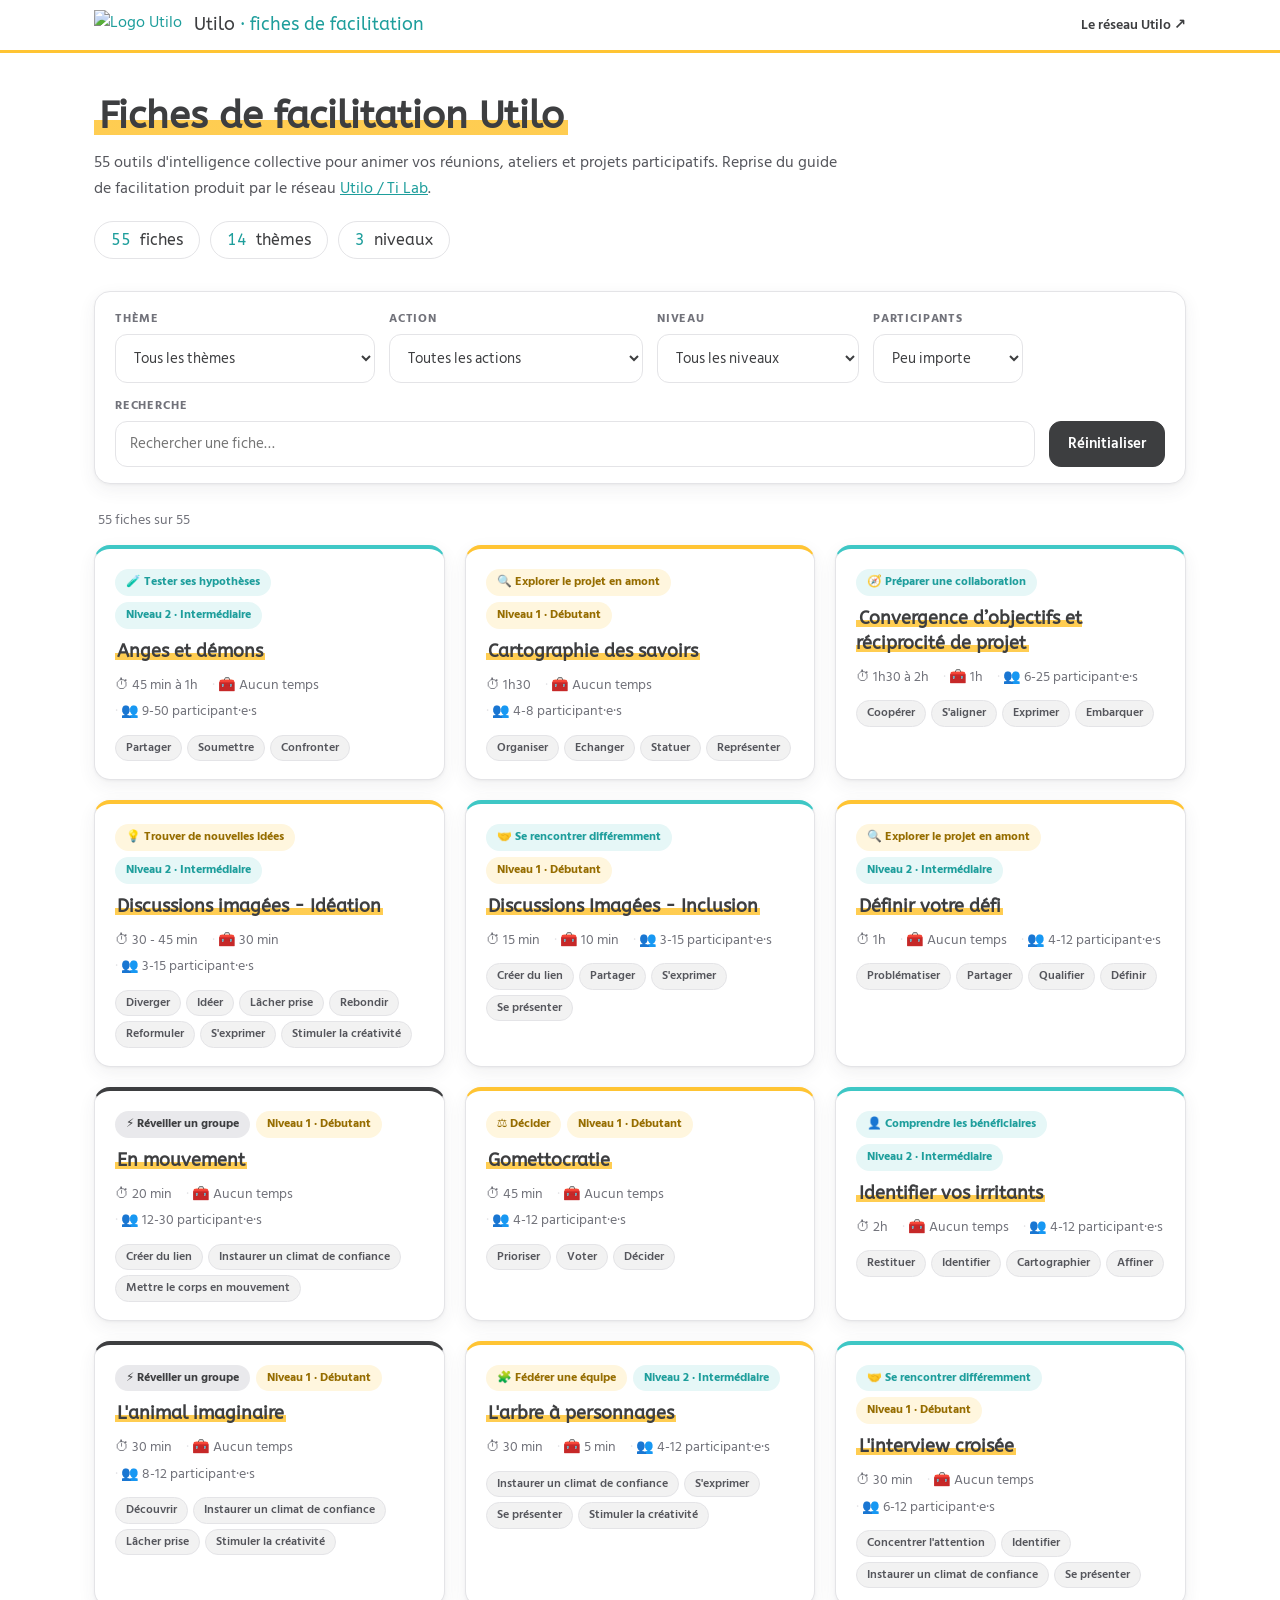
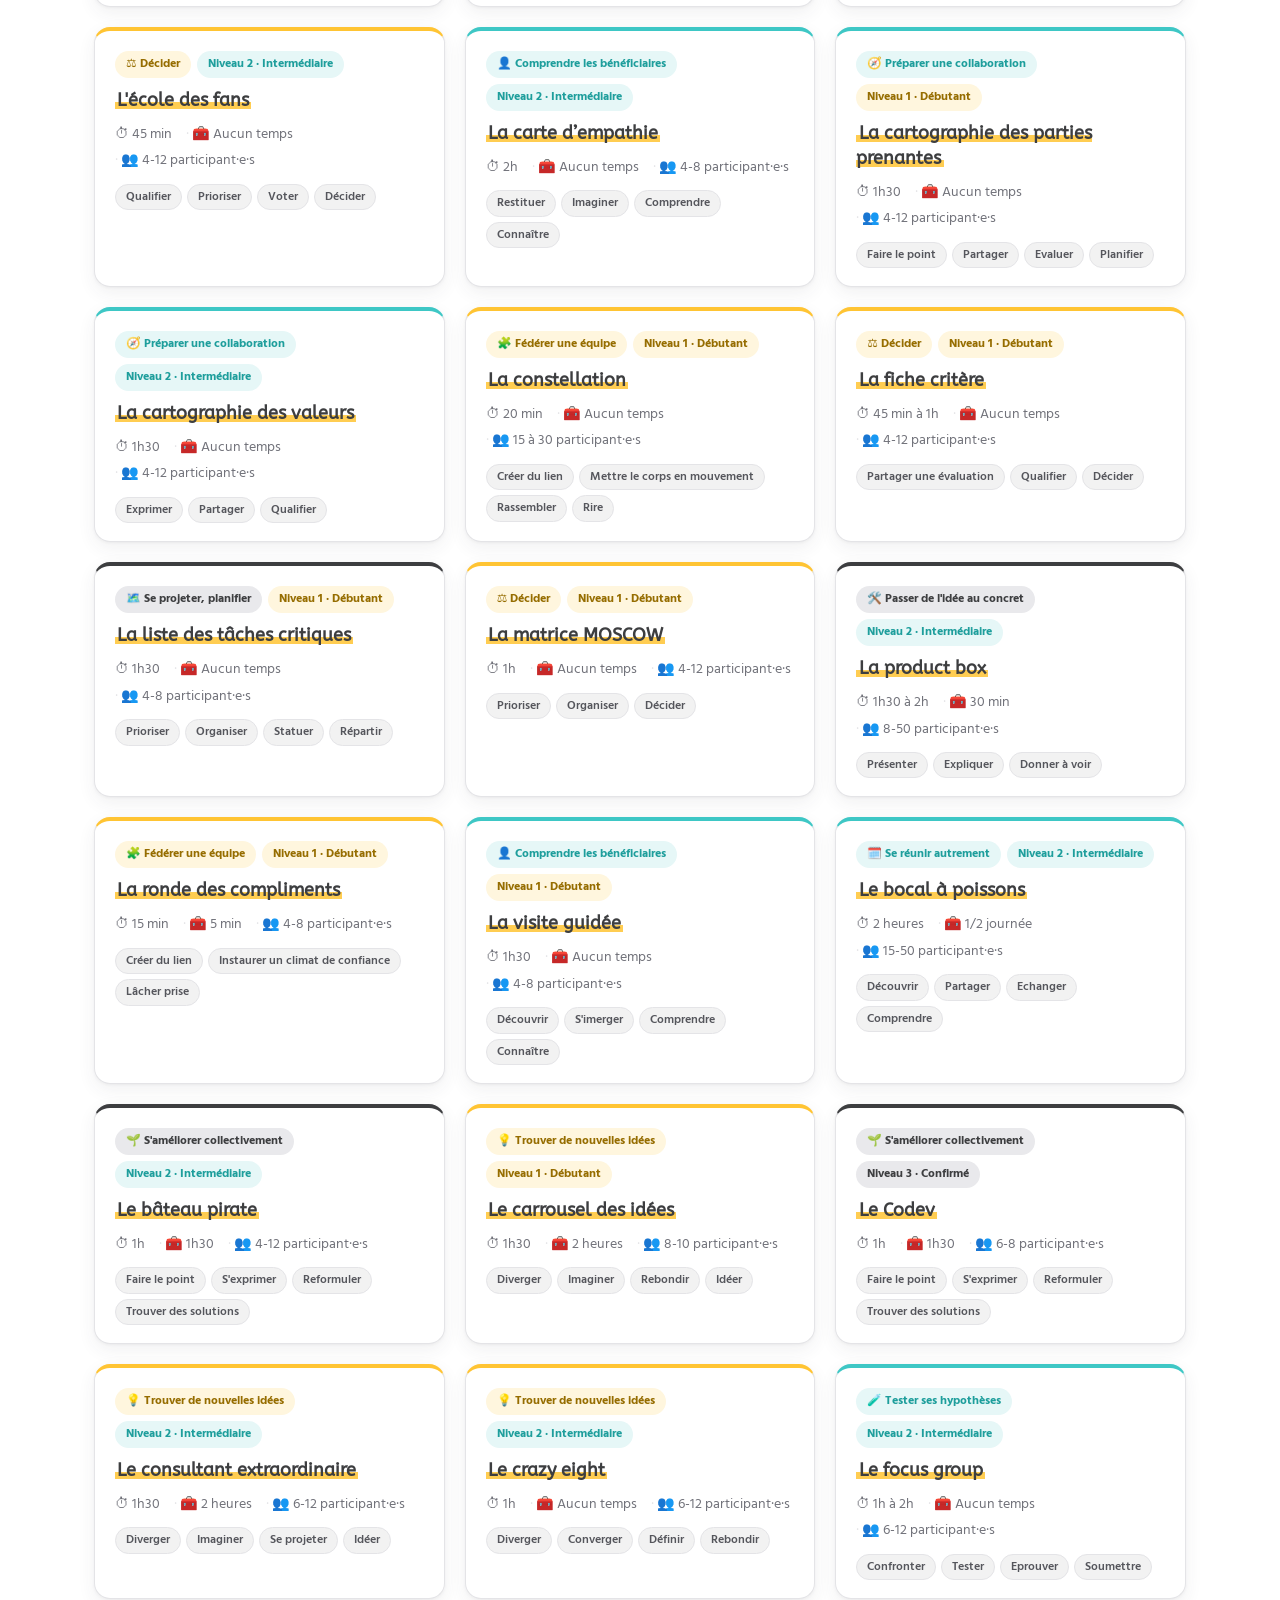
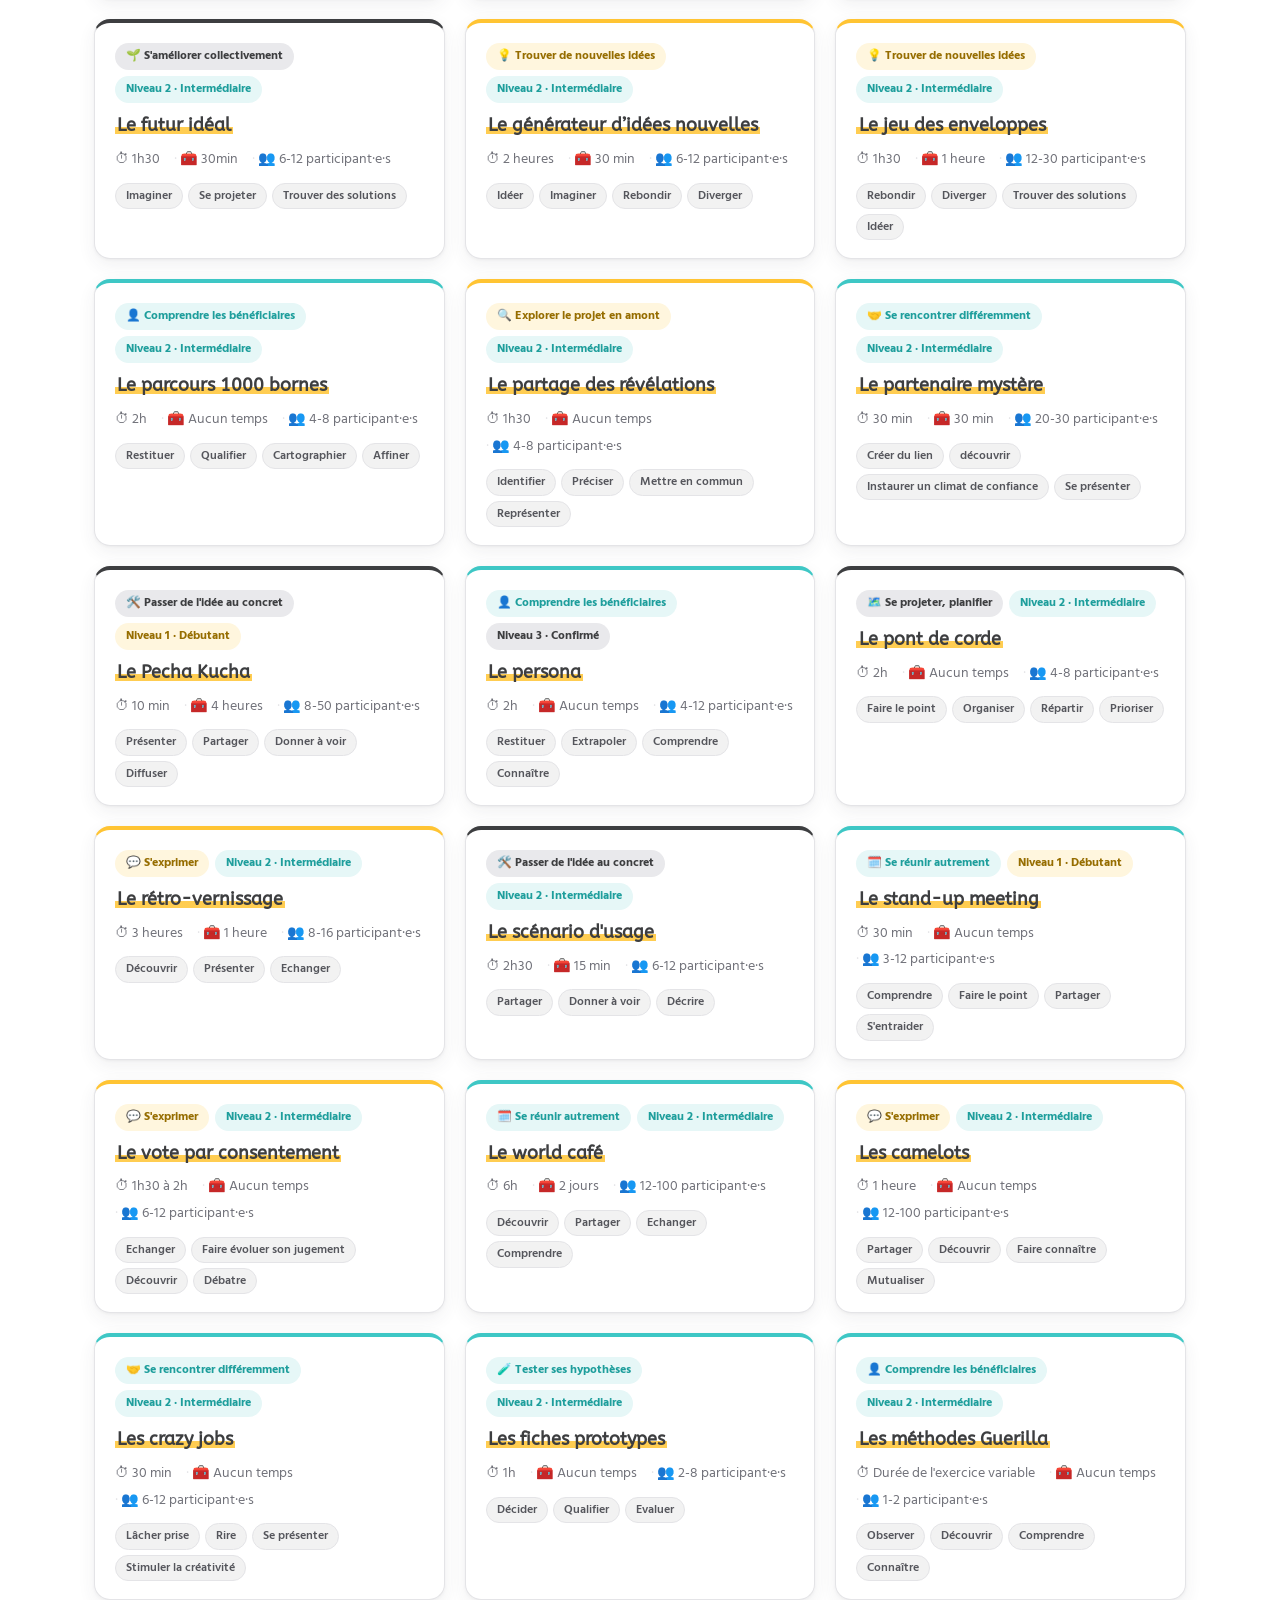
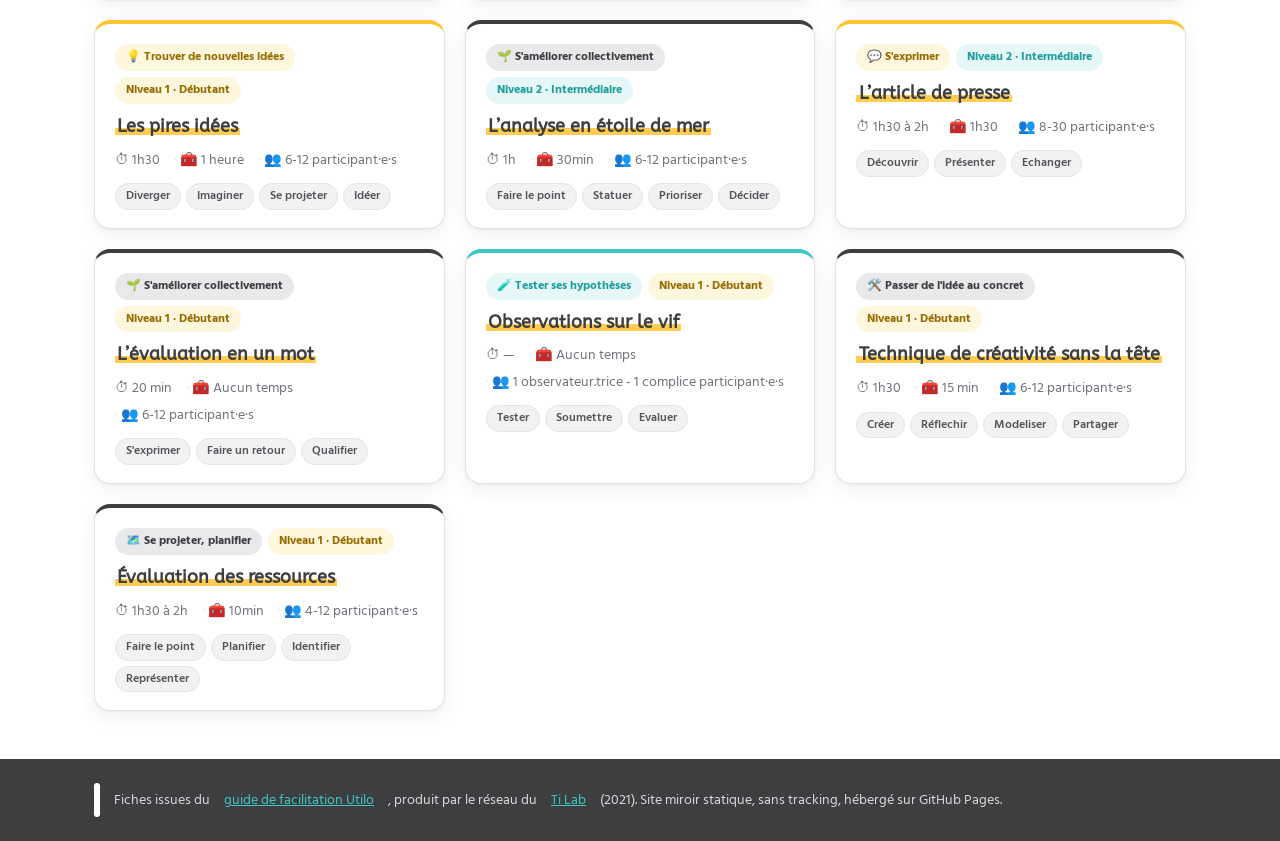
==== commit 50d8614b: "Utilo: fond blanc, logo reduit, themes colores (palette Ti Lab) et titres surlignes en jaune" ====
--- a/test_utilo/index.html
+++ b/test_utilo/index.html
@@ -16,6 +16,7 @@
   <div class="wrap header-inner">
     <a class="brand" href="index.html">
       <img src="https://tilab.bzh/files/Utilo_2023_10_24_Logo_Coul_20251217154511_20251217160540.png" alt="Logo Utilo" class="logo">
+      <span class="brand-name">Utilo <span>· fiches de facilitation</span></span>
     </a>
     <a class="header-link" href="https://tilab.bzh/?Utilo" target="_blank" rel="noopener">Le réseau Utilo ↗</a>
   </div>
@@ -23,7 +24,7 @@
 
 <section class="hero">
   <div class="wrap">
-    <h1>Fiches de facilitation <span class="hl">Utilo</span></h1>
+    <h1><span class="hl">Fiches de facilitation Utilo</span></h1>
     <p class="lead">55 outils d'intelligence collective pour animer vos réunions, ateliers et projets participatifs. Reprise du guide de facilitation produit par le réseau <a href="https://tilab.bzh/?Utilo" target="_blank" rel="noopener">Utilo / Ti Lab</a>.</p>
     <div class="stats">
       <span class="stat">55 <b>fiches</b></span>
--- a/test_utilo/styles.css
+++ b/test_utilo/styles.css
@@ -1,26 +1,30 @@
 /* Utilo · site statique — palette Ti Lab (tilab.bzh) : anthracite #3d3e40, jaune #ffc433, turquoise #3ec7c5 */
 
+@font-face { font-family: 'ABeeZee'; font-style: normal; font-weight: 400; src: local(''), url('assets/abeezee.woff2') format('woff2'); font-display: swap; }
+@font-face { font-family: 'Hind Siliguri'; font-style: normal; font-weight: 400; src: local(''), url('assets/hind-siliguri.woff2') format('woff2'); font-display: swap; }
+
 :root {
-  --ink: #3d3e40;          /* couleur primaire du site Ti Lab */
-  --yellow: #ffc433;       /* couleur secondaire 1 */
-  --teal: #3ec7c5;         /* couleur secondaire 2 */
-  --teal-dark: #2aa9a7;
+  --ink: #3d3e40;
+  --yellow: #ffc433;
+  --teal: #3ec7c5;
+  --teal-dark: #1e9e9c;
   --teal-soft: #e6f7f7;
   --yellow-soft: #fff6de;
-  --bg: #f2f2f2;           /* couleur neutre claire du site Ti Lab */
+  --yellow-text: #966d00;
+  --ink-soft: #e9e9ec;
   --card: #ffffff;
   --muted: #71727a;
   --border: #e4e4e7;
   --radius: 16px;
-  --shadow: 0 1px 3px rgba(61, 62, 64, .06), 0 8px 24px rgba(61, 62, 64, .08);
-  --shadow-lift: 0 4px 10px rgba(61, 62, 64, .10), 0 18px 40px rgba(61, 62, 64, .14);
+  --shadow: 0 1px 3px rgba(61,62,64,.05), 0 6px 18px rgba(61,62,64,.07);
+  --shadow-lift: 0 4px 10px rgba(61,62,64,.10), 0 16px 36px rgba(61,62,64,.13);
 }
 * { box-sizing: border-box; }
 html { scroll-behavior: smooth; }
 body {
   margin: 0;
   font-family: 'Hind Siliguri', system-ui, -apple-system, "Segoe UI", Roboto, sans-serif;
-  background: var(--bg);
+  background: #ffffff;
   color: var(--ink);
   line-height: 1.6;
   -webkit-font-smoothing: antialiased;
@@ -29,38 +33,36 @@
 a { color: var(--teal-dark); }
 h1, h2, h3 { font-family: 'ABeeZee', 'Hind Siliguri', sans-serif; }
 
+/* Surlignage jaune des titres */
+.hl {
+  background: linear-gradient(180deg, transparent 60%, rgba(255,196,51,.85) 60%, rgba(255,196,51,.85) 93%, transparent 93%);
+  padding: 0 .12em;
+  border-radius: 2px;
+}
+
 /* Header */
-.site-header { background: var(--card); border-bottom: 3px solid var(--yellow); }
-.header-inner { display: flex; align-items: center; justify-content: space-between; padding: 14px 24px; }
-.brand { text-decoration: none; }
-.logo { height: 64px; width: auto; display: block; }
-.header-link { font-weight: 600; text-decoration: none; color: var(--ink); font-size: .92rem; }
+.site-header { background: #fff; border-bottom: 3px solid var(--yellow); }
+.header-inner { display: flex; align-items: center; justify-content: space-between; gap: 16px; padding: 10px 24px; }
+.brand { display: flex; align-items: center; gap: 12px; text-decoration: none; }
+.logo { height: 30px; width: auto; display: block; }
+.brand-name { font-family: 'ABeeZee', sans-serif; font-size: 1.15rem; color: var(--ink); }
+.brand-name span { color: var(--teal-dark); }
+.header-link { font-weight: 600; text-decoration: none; color: var(--ink); font-size: .9rem; }
 .header-link:hover { color: var(--teal-dark); }
 
 /* Hero */
-.hero { padding: 48px 0 40px; background: linear-gradient(180deg, #ffffff 0%, var(--bg) 100%); }
-.hero h1 { margin: 0 0 10px; font-size: clamp(1.7rem, 4vw, 2.6rem); line-height: 1.15; }
-.hl { position: relative; white-space: nowrap; }
-.hl::after {
-  content: "";
-  position: absolute;
-  left: 0; right: 0; bottom: 4px;
-  height: 12px;
-  background: var(--yellow);
-  z-index: -1;
-  border-radius: 3px;
-}
-.hero .lead { margin: 0 0 20px; max-width: 760px; color: #55565c; font-size: 1.05rem; }
+.hero { padding: 40px 0 32px; background: #ffffff; }
+.hero h1 { margin: 0 0 10px; font-size: clamp(1.7rem, 4vw, 2.4rem); line-height: 1.2; }
+.hero .lead { margin: 0 0 20px; max-width: 760px; color: #55565c; font-size: 1.02rem; }
 .stats { display: flex; flex-wrap: wrap; gap: 10px; }
 .stat {
-  background: var(--card);
-  border: 1px solid var(--border);
+  background: #fff;
+  border: 1.5px solid var(--border);
   border-radius: 999px;
-  padding: 6px 18px;
-  font-size: 1.05rem;
+  padding: 5px 16px;
+  font-size: 1rem;
   font-family: 'ABeeZee', sans-serif;
   color: var(--teal-dark);
-  box-shadow: var(--shadow);
 }
 .stat b { color: var(--ink); font-weight: 400; margin-left: 4px; }
 
@@ -70,11 +72,11 @@
   flex-wrap: wrap;
   gap: 14px;
   align-items: flex-end;
-  background: var(--card);
-  border: 1px solid var(--border);
+  background: #fff;
+  border: 1.5px solid var(--border);
   border-radius: var(--radius);
   padding: 18px 20px 16px;
-  margin: -12px 0 22px;
+  margin: 0 0 24px;
   box-shadow: var(--shadow);
 }
 .filter-group { display: flex; flex-direction: column; gap: 5px; }
@@ -91,11 +93,7 @@
   min-width: 150px;
   transition: border-color .15s ease, box-shadow .15s ease;
 }
-select:focus, input[type="search"]:focus {
-  outline: none;
-  border-color: var(--teal);
-  box-shadow: 0 0 0 3px rgba(62, 199, 197, .25);
-}
+select:focus, input[type="search"]:focus { outline: none; border-color: var(--teal); box-shadow: 0 0 0 3px rgba(62,199,197,.22); }
 .reset {
   font: inherit;
   font-size: .92rem;
@@ -112,19 +110,20 @@
 
 .count { color: var(--muted); font-size: .9rem; margin: 0 4px 14px; }
 
-/* Cards */
+/* Cartes : liseré + badge couleur du thème (palette Ti Lab) */
 .grid {
   display: grid;
   grid-template-columns: repeat(auto-fill, minmax(310px, 1fr));
-  gap: 18px;
+  gap: 20px;
   padding-bottom: 48px;
 }
 .card {
   display: flex;
   flex-direction: column;
   gap: 10px;
-  background: var(--card);
-  border: 1.5px solid var(--border);
+  background: #fff;
+  border: 1.5px solid var(--border);
+  border-top: 4px solid var(--teal);
   border-radius: var(--radius);
   padding: 20px 20px 18px;
   text-decoration: none;
@@ -132,12 +131,14 @@
   box-shadow: var(--shadow);
   transition: transform .18s ease, box-shadow .18s ease, border-color .18s ease;
 }
-.card:hover {
-  transform: translateY(-4px);
-  box-shadow: var(--shadow-lift);
-  border-color: var(--teal);
-}
-.card h2 { margin: 0; font-size: 1.15rem; line-height: 1.3; }
+.card:hover { transform: translateY(-4px); box-shadow: var(--shadow-lift); }
+.card.acc-teal:hover { border-color: var(--teal); }
+.card.acc-yellow:hover { border-color: var(--yellow); }
+.card.acc-ink:hover { border-color: var(--ink); }
+.card.acc-teal { border-top-color: var(--teal); }
+.card.acc-yellow { border-top-color: var(--yellow); }
+.card.acc-ink { border-top-color: var(--ink); }
+.card h2 { margin: 0; font-size: 1.15rem; line-height: 1.35; }
 .card .badges { display: flex; flex-wrap: wrap; gap: 6px; }
 .badge {
   font-size: .74rem;
@@ -147,33 +148,38 @@
   background: var(--teal-soft);
   color: var(--teal-dark);
 }
-.badge.niveau-1 { background: var(--yellow-soft); color: #9a6f00; }
+.badge.acc-teal { background: var(--teal-soft); color: var(--teal-dark); }
+.badge.acc-yellow { background: var(--yellow-soft); color: var(--yellow-text); }
+.badge.acc-ink { background: var(--ink-soft); color: var(--ink); }
+.badge.niveau-1 { background: var(--yellow-soft); color: var(--yellow-text); }
 .badge.niveau-2 { background: var(--teal-soft); color: var(--teal-dark); }
-.badge.niveau-3 { background: #e9e9ec; color: var(--ink); }
+.badge.niveau-3 { background: var(--ink-soft); color: var(--ink); }
 .card .meta { color: var(--muted); font-size: .88rem; display: flex; flex-wrap: wrap; gap: 4px 14px; margin: 0; }
 .card .meta span::before { content: "· "; color: var(--border); }
 .card .meta span:first-child::before { content: ""; }
 .chips { display: flex; flex-wrap: wrap; gap: 5px; margin-top: 2px; }
-.chip { font-size: .72rem; font-weight: 600; padding: 3px 10px; border-radius: 999px; background: var(--bg); color: #55565c; border: 1px solid var(--border); }
+.chip { font-size: .72rem; font-weight: 600; padding: 3px 10px; border-radius: 999px; background: #f2f2f2; color: #55565c; border: 1px solid var(--border); }
 .empty { text-align: center; color: var(--muted); padding: 40px 0; }
 
-/* Fiche detail */
-.detail-header { padding: 38px 0 8px; }
+/* Fiche détail */
+.detail-header { padding: 36px 0 8px; }
 .backlink { display: inline-block; margin-bottom: 16px; text-decoration: none; font-weight: 600; }
 .backlink:hover { text-decoration: underline; }
-.detail-header h1 { margin: 0 0 10px; font-size: clamp(1.5rem, 3.5vw, 2.1rem); }
+.detail-header h1 { margin: 0 0 10px; font-size: clamp(1.5rem, 3.5vw, 2.1rem); line-height: 1.25; }
 .detail-header .meta { display: flex; flex-wrap: wrap; gap: 6px 18px; color: var(--muted); margin: 14px 0 0; }
 .meta-item b { color: var(--ink); }
 .section {
-  background: var(--card);
-  border: 1px solid var(--border);
+  background: #fff;
+  border: 1.5px solid var(--border);
   border-left: 4px solid var(--teal);
   border-radius: 12px;
   padding: 22px 24px;
   margin: 16px 0;
   box-shadow: var(--shadow);
 }
-.section h2 { margin: 0 0 10px; font-size: 1.08rem; color: var(--teal-dark); }
+.section h2 { margin: 0 0 10px; font-size: 1.08rem; }
+.section.acc-yellow { border-left-color: var(--yellow); }
+.section.acc-ink { border-left-color: var(--ink); }
 .section ul { margin: 0; padding-left: 22px; }
 .section li { margin: 6px 0; }
 .section p { margin: 8px 0; }
@@ -196,15 +202,15 @@
 .related h2 { font-size: 1.15rem; margin: 12px 0 6px; }
 
 /* Footer */
-.footer { background: var(--ink); color: #d9d9dc; padding: 26px 0; font-size: .9rem; }
+.footer { background: var(--ink); color: #d9d9dc; padding: 24px 0; font-size: .9rem; }
 .footer a { color: var(--teal); }
 .footer p { margin: 0; display: flex; align-items: center; gap: 14px; flex-wrap: wrap; }
-.footer-logo { height: 44px; width: auto; background: #fff; border-radius: 8px; padding: 4px; }
+.footer-logo { height: 34px; width: auto; background: #fff; border-radius: 6px; padding: 3px; }
 
 @media (max-width: 640px) {
-  .logo { height: 46px; }
-  .header-inner { padding: 10px 16px; }
-  .hero { padding: 34px 0 30px; }
+  .logo { height: 26px; }
+  .header-inner { padding: 8px 16px; }
+  .hero { padding: 30px 0 24px; }
   select, input[type="search"] { min-width: 100%; }
   .filter-group { flex: 1 1 46%; }
   .footer p { align-items: flex-start; }
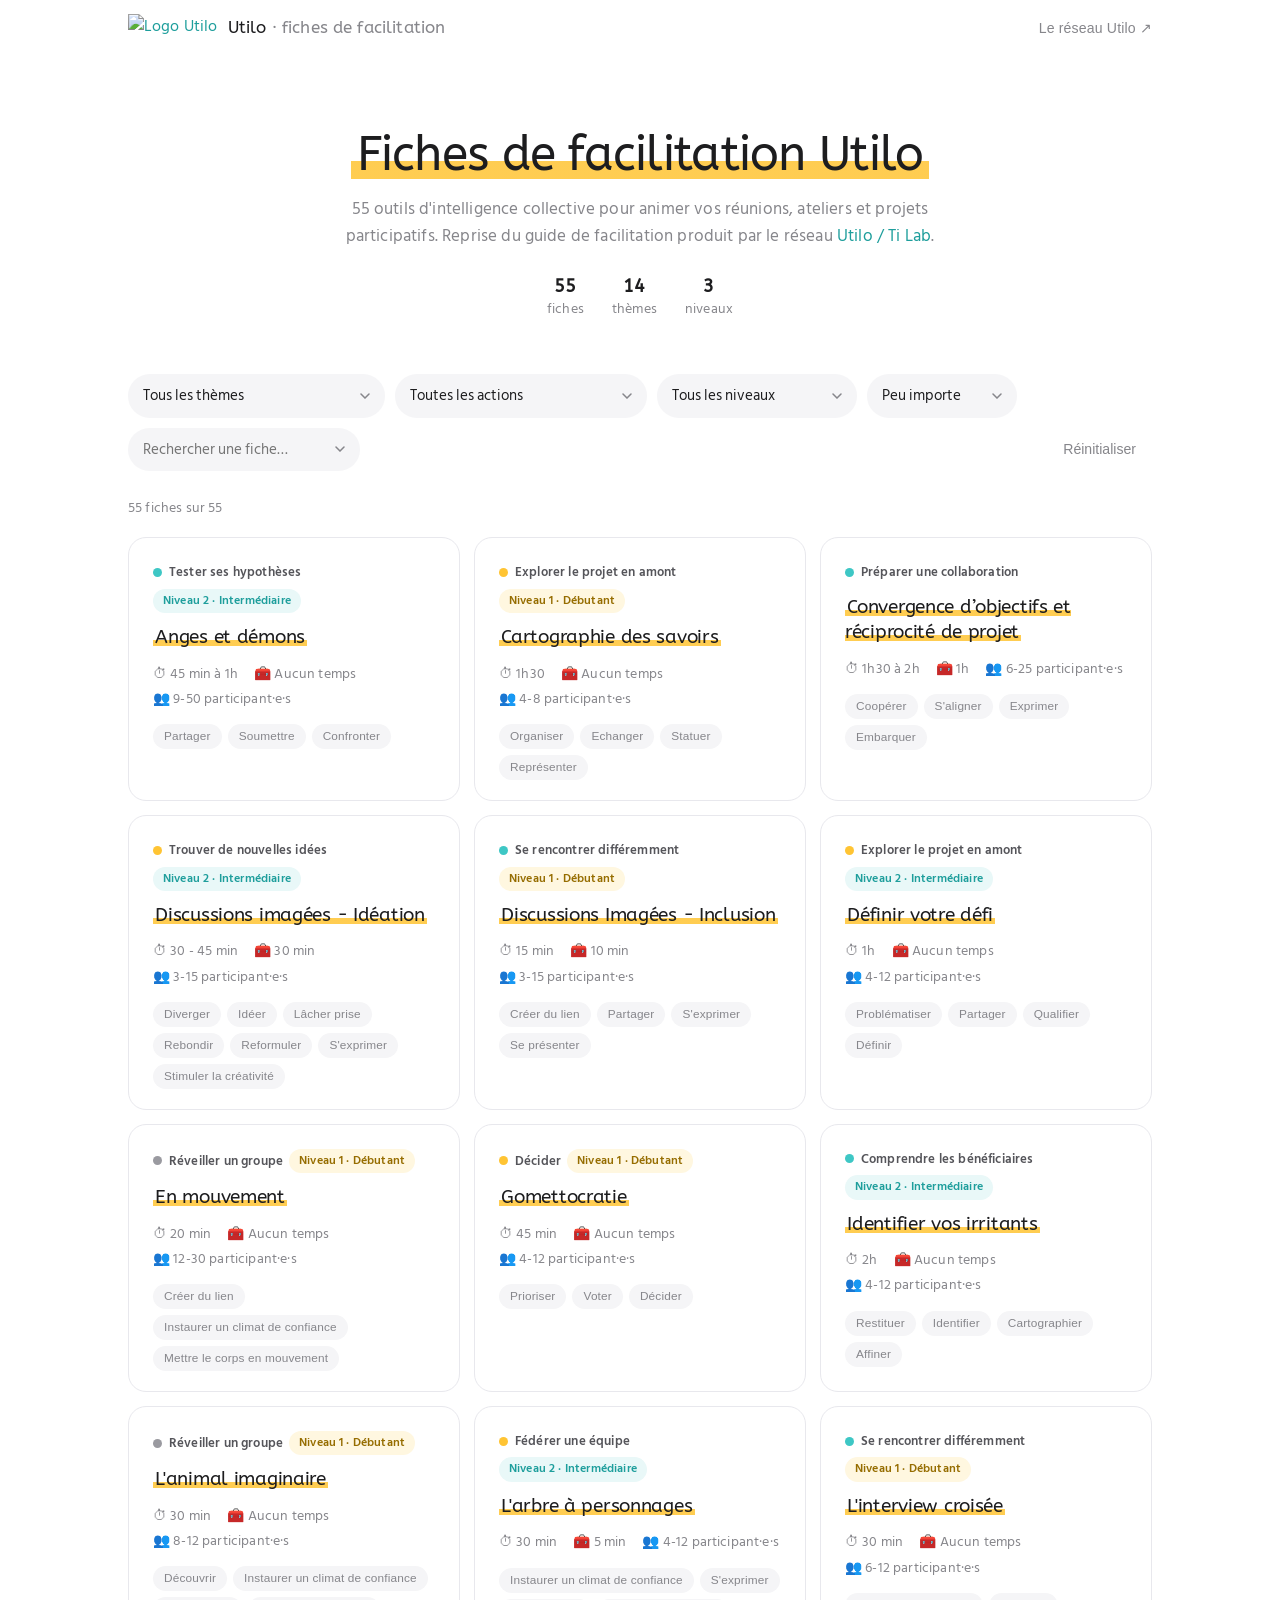
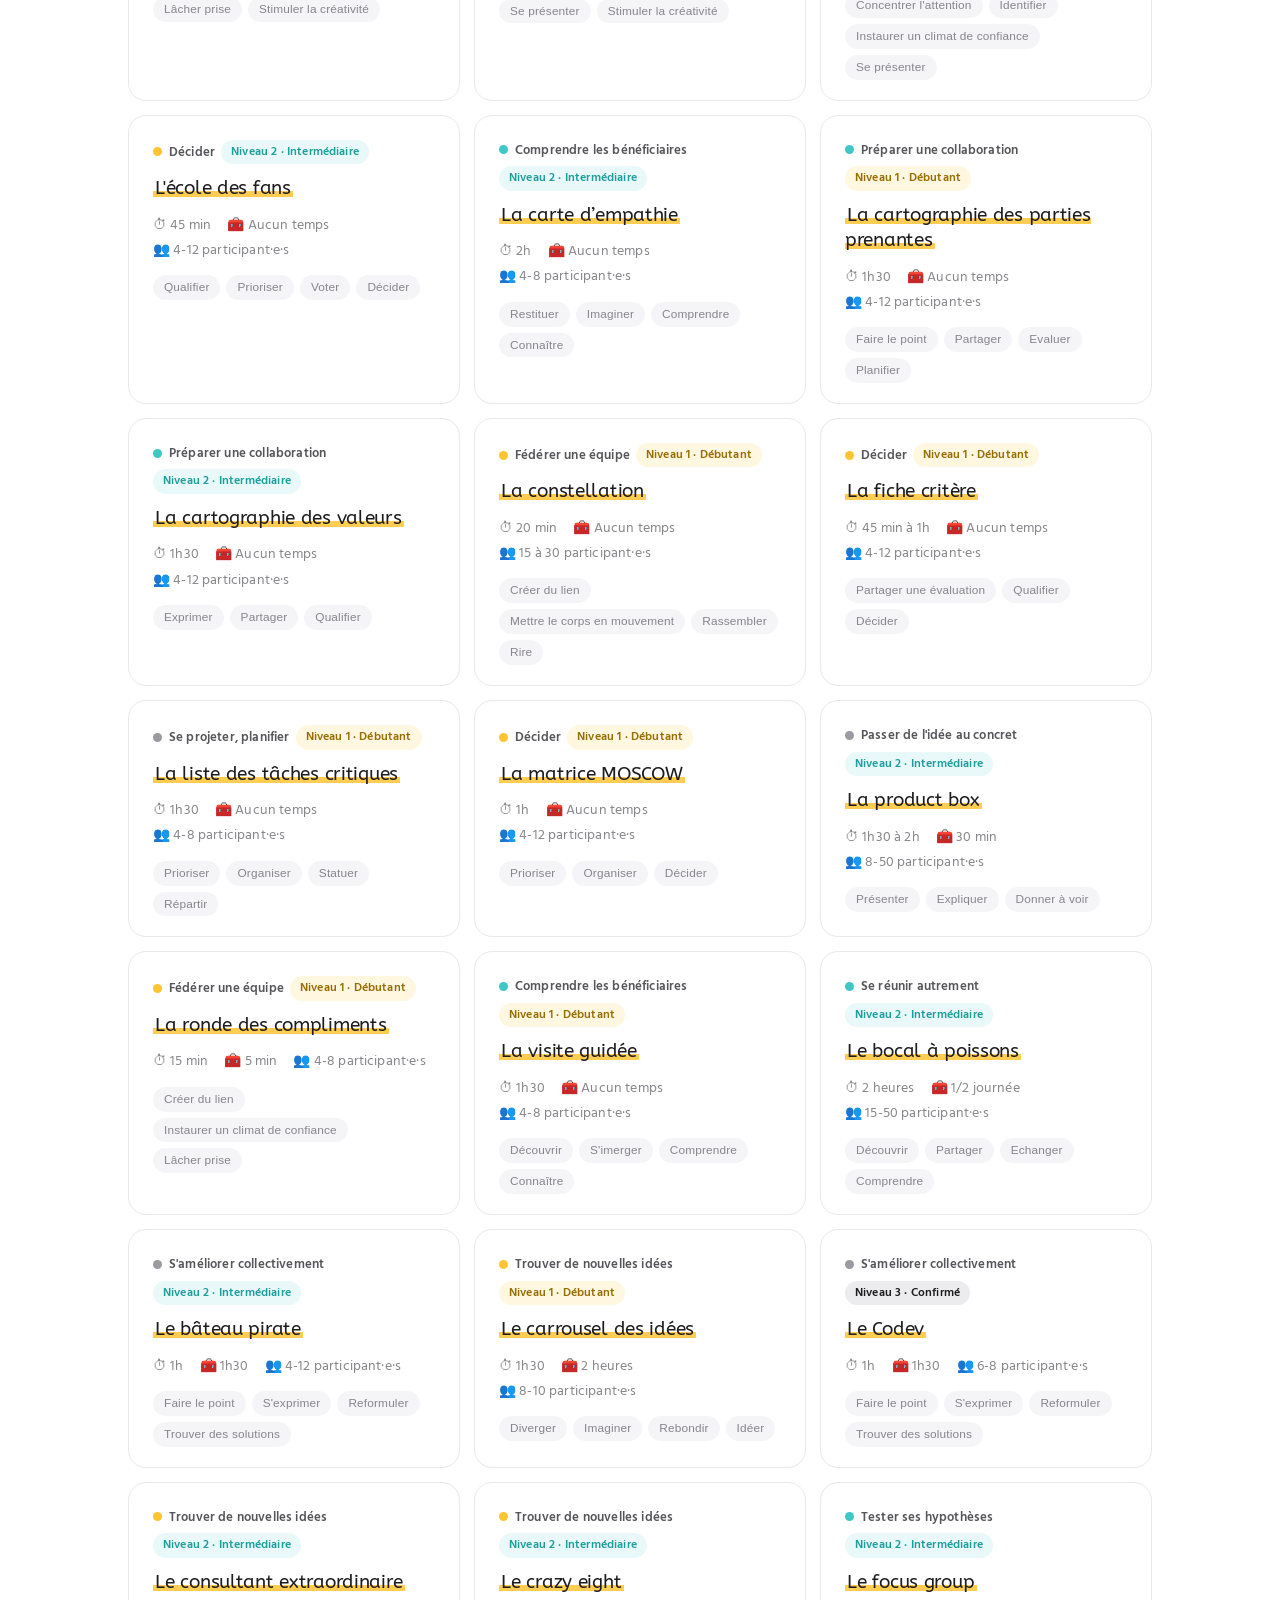
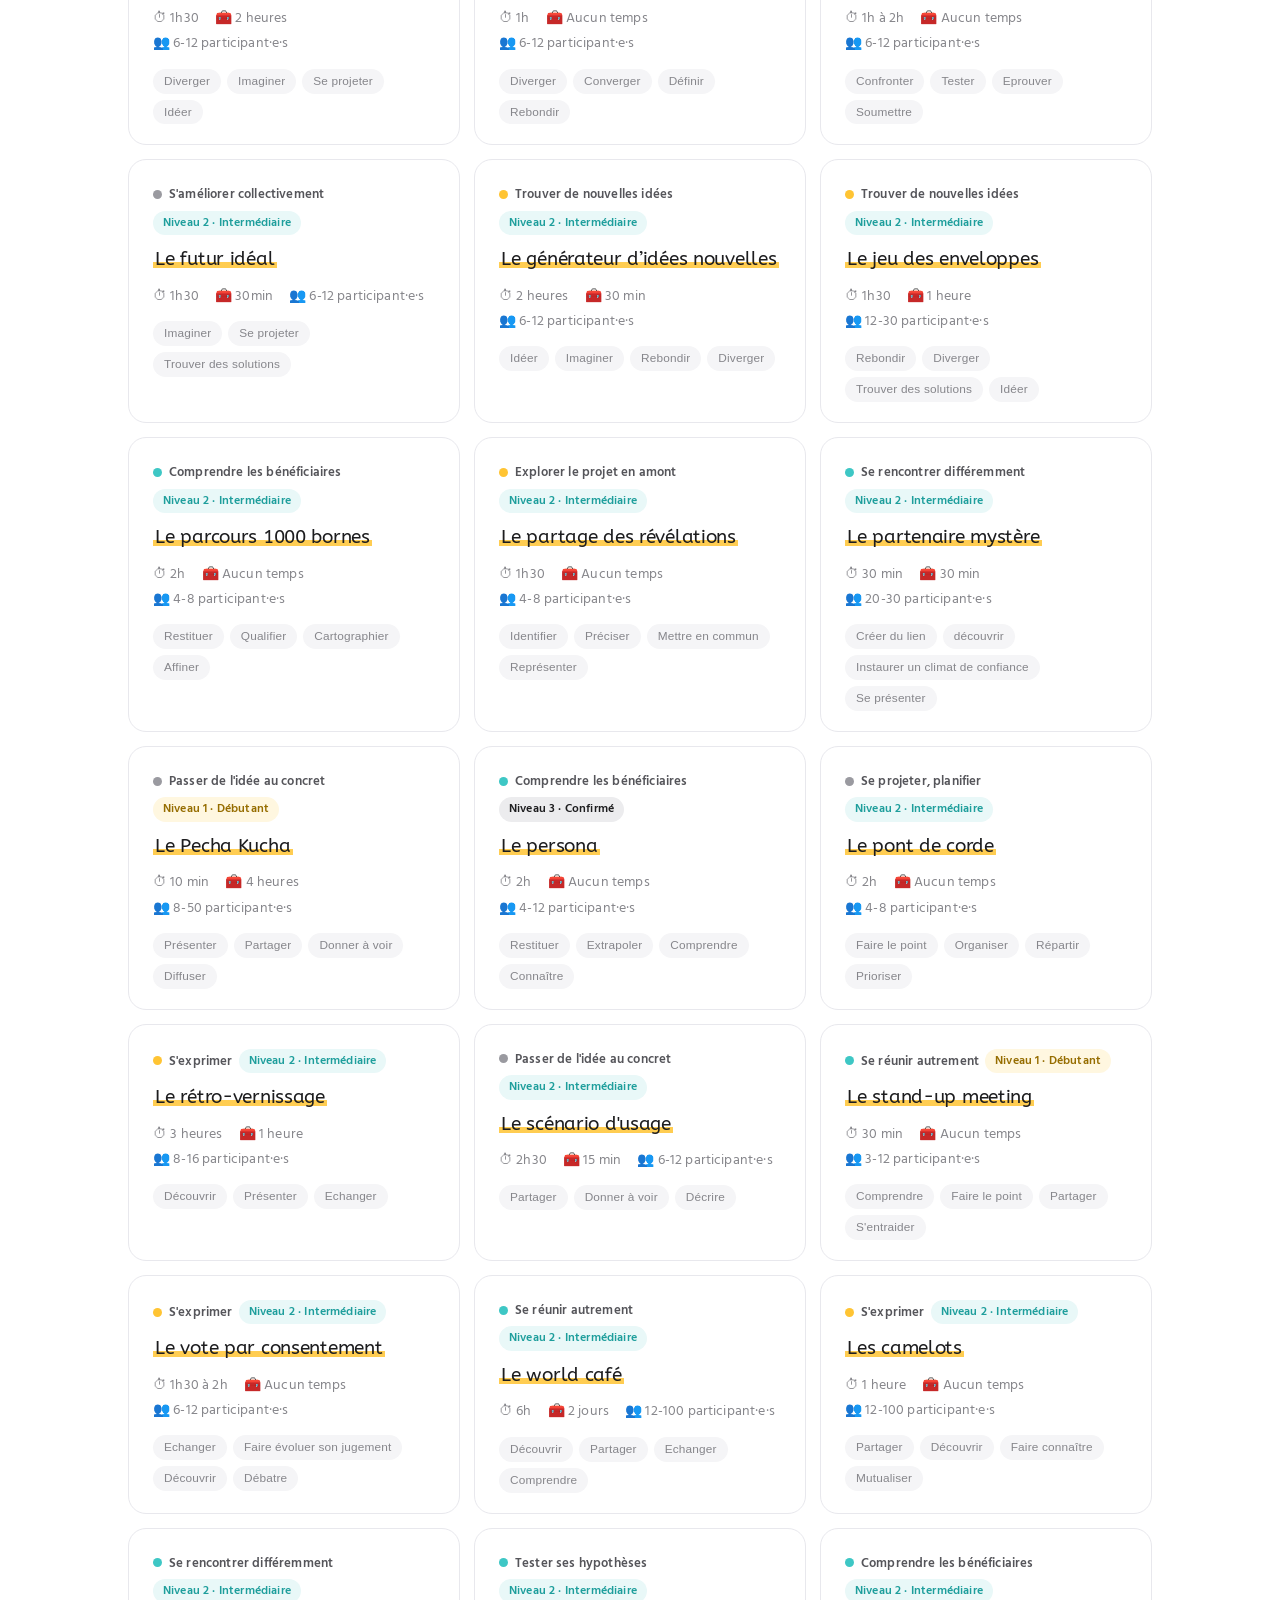
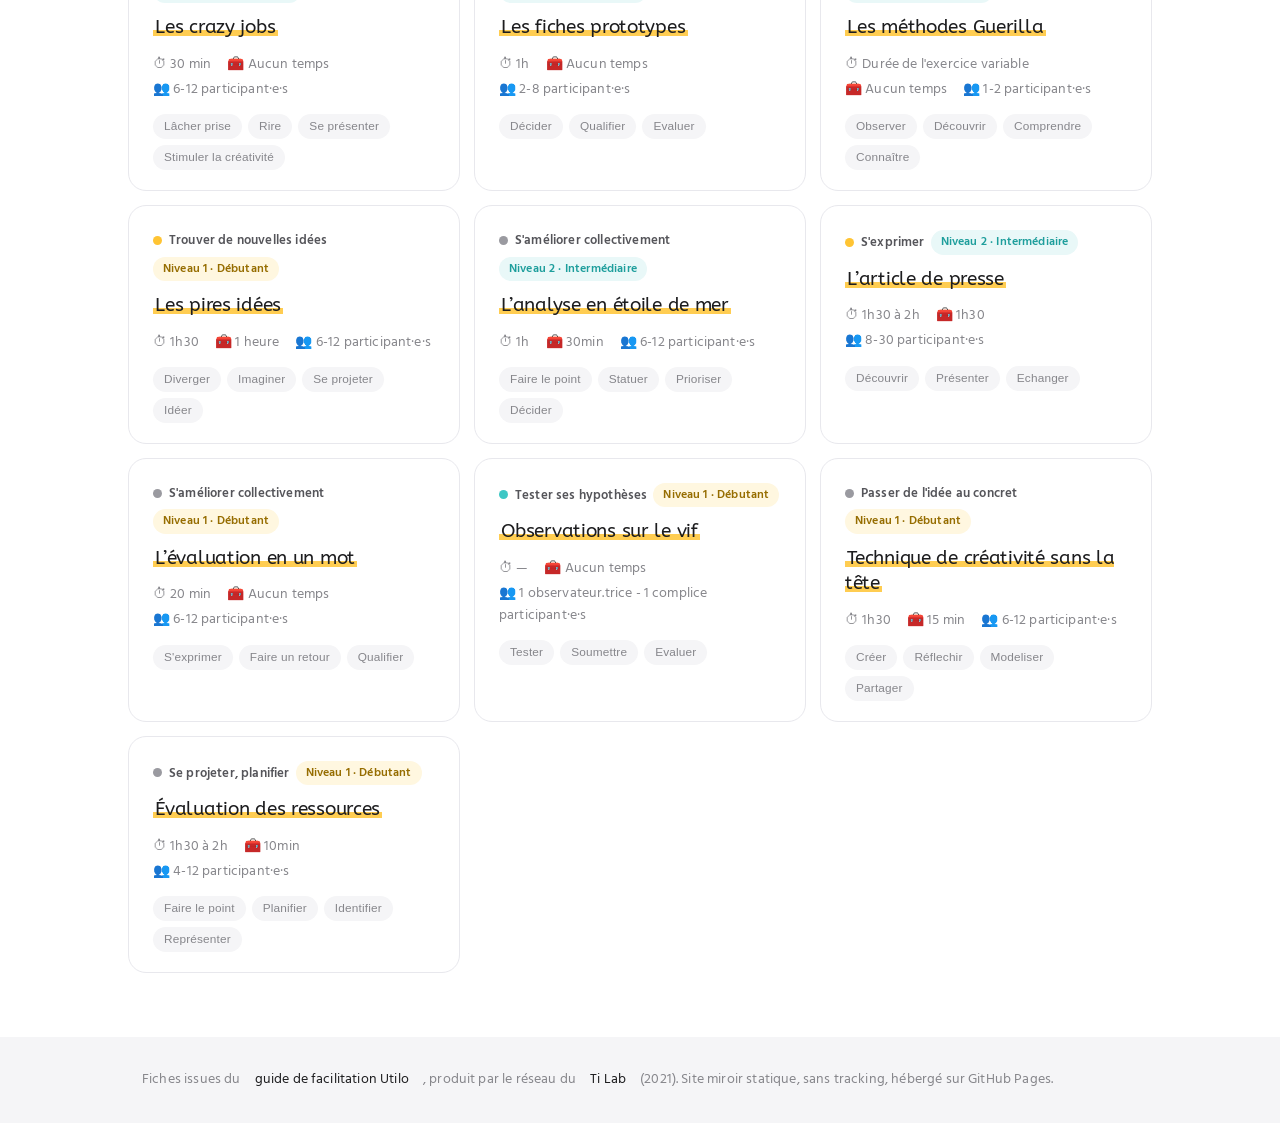
==== commit 609297d2: "Utilo: design epure style Apple (blanc, hairlines, pastilles themes, hero centre)" ====
--- a/test_utilo/index.html
+++ b/test_utilo/index.html
@@ -27,9 +27,9 @@
     <h1><span class="hl">Fiches de facilitation Utilo</span></h1>
     <p class="lead">55 outils d'intelligence collective pour animer vos réunions, ateliers et projets participatifs. Reprise du guide de facilitation produit par le réseau <a href="https://tilab.bzh/?Utilo" target="_blank" rel="noopener">Utilo / Ti Lab</a>.</p>
     <div class="stats">
-      <span class="stat">55 <b>fiches</b></span>
-      <span class="stat">14 <b>thèmes</b></span>
-      <span class="stat">3 <b>niveaux</b></span>
+      <span><b>55</b>fiches</span>
+      <span><b>14</b>thèmes</span>
+      <span><b>3</b>niveaux</span>
     </div>
   </div>
 </section>
--- a/test_utilo/styles.css
+++ b/test_utilo/styles.css
@@ -1,217 +1,194 @@
-/* Utilo · site statique — palette Ti Lab (tilab.bzh) : anthracite #3d3e40, jaune #ffc433, turquoise #3ec7c5 */
+/* Utilo · design épuré — palette Ti Lab : anthracite #3d3e40, jaune #ffc433, turquoise #3ec7c5 */
 
 @font-face { font-family: 'ABeeZee'; font-style: normal; font-weight: 400; src: local(''), url('assets/abeezee.woff2') format('woff2'); font-display: swap; }
 @font-face { font-family: 'Hind Siliguri'; font-style: normal; font-weight: 400; src: local(''), url('assets/hind-siliguri.woff2') format('woff2'); font-display: swap; }
 
 :root {
-  --ink: #3d3e40;
+  --ink: #1d1d1f;
+  --gray: #86868b;
+  --hairline: #e8e8ed;
+  --soft: #f5f5f7;
   --yellow: #ffc433;
   --teal: #3ec7c5;
   --teal-dark: #1e9e9c;
-  --teal-soft: #e6f7f7;
-  --yellow-soft: #fff6de;
+  --teal-soft: #e9f8f8;
+  --yellow-soft: #fff7e0;
   --yellow-text: #966d00;
-  --ink-soft: #e9e9ec;
-  --card: #ffffff;
-  --muted: #71727a;
-  --border: #e4e4e7;
-  --radius: 16px;
-  --shadow: 0 1px 3px rgba(61,62,64,.05), 0 6px 18px rgba(61,62,64,.07);
-  --shadow-lift: 0 4px 10px rgba(61,62,64,.10), 0 16px 36px rgba(61,62,64,.13);
+  --ink-soft: #ececee;
+  --radius: 18px;
 }
 * { box-sizing: border-box; }
 html { scroll-behavior: smooth; }
 body {
   margin: 0;
-  font-family: 'Hind Siliguri', system-ui, -apple-system, "Segoe UI", Roboto, sans-serif;
-  background: #ffffff;
+  font-family: 'Hind Siliguri', -apple-system, BlinkMacSystemFont, "Segoe UI", Roboto, sans-serif;
+  background: #fff;
   color: var(--ink);
   line-height: 1.6;
   -webkit-font-smoothing: antialiased;
+  letter-spacing: .01em;
 }
-.wrap { max-width: 1140px; margin: 0 auto; padding: 0 24px; }
-a { color: var(--teal-dark); }
-h1, h2, h3 { font-family: 'ABeeZee', 'Hind Siliguri', sans-serif; }
+.wrap { max-width: 1080px; margin: 0 auto; padding: 0 28px; }
+a { color: var(--teal-dark); text-decoration: none; }
+a:hover { text-decoration: underline; }
+h1, h2, h3 { font-family: 'ABeeZee', -apple-system, sans-serif; letter-spacing: -0.015em; font-weight: 400; }
 
 /* Surlignage jaune des titres */
 .hl {
-  background: linear-gradient(180deg, transparent 60%, rgba(255,196,51,.85) 60%, rgba(255,196,51,.85) 93%, transparent 93%);
+  background: linear-gradient(180deg, transparent 62%, rgba(255,196,51,.85) 62%, rgba(255,196,51,.85) 93%, transparent 93%);
   padding: 0 .12em;
   border-radius: 2px;
 }
 
 /* Header */
-.site-header { background: #fff; border-bottom: 3px solid var(--yellow); }
-.header-inner { display: flex; align-items: center; justify-content: space-between; gap: 16px; padding: 10px 24px; }
-.brand { display: flex; align-items: center; gap: 12px; text-decoration: none; }
-.logo { height: 30px; width: auto; display: block; }
-.brand-name { font-family: 'ABeeZee', sans-serif; font-size: 1.15rem; color: var(--ink); }
-.brand-name span { color: var(--teal-dark); }
-.header-link { font-weight: 600; text-decoration: none; color: var(--ink); font-size: .9rem; }
-.header-link:hover { color: var(--teal-dark); }
+.site-header { background: rgba(255,255,255,.85); backdrop-filter: saturate(180%) blur(20px); position: sticky; top: 0; z-index: 10; }
+.header-inner { display: flex; align-items: center; justify-content: space-between; gap: 16px; padding: 14px 28px; }
+.brand { display: flex; align-items: center; gap: 10px; }
+.logo { height: 28px; width: auto; display: block; }
+.brand-name { font-family: 'ABeeZee', sans-serif; font-size: 1.08rem; color: var(--ink); }
+.brand-name span { color: var(--gray); font-weight: 400; }
+.header-link { font-size: .88rem; color: var(--gray); font-weight: 500; }
+.header-link:hover { color: var(--ink); text-decoration: none; }
 
 /* Hero */
-.hero { padding: 40px 0 32px; background: #ffffff; }
-.hero h1 { margin: 0 0 10px; font-size: clamp(1.7rem, 4vw, 2.4rem); line-height: 1.2; }
-.hero .lead { margin: 0 0 20px; max-width: 760px; color: #55565c; font-size: 1.02rem; }
-.stats { display: flex; flex-wrap: wrap; gap: 10px; }
-.stat {
-  background: #fff;
-  border: 1.5px solid var(--border);
-  border-radius: 999px;
-  padding: 5px 16px;
-  font-size: 1rem;
-  font-family: 'ABeeZee', sans-serif;
-  color: var(--teal-dark);
-}
-.stat b { color: var(--ink); font-weight: 400; margin-left: 4px; }
+.hero { text-align: center; padding: 72px 0 48px; }
+.hero h1 { margin: 0 0 14px; font-size: clamp(2rem, 5vw, 3rem); line-height: 1.12; }
+.hero .lead { margin: 0 auto 24px; max-width: 640px; color: var(--gray); font-size: 1.08rem; }
+.stats { display: flex; justify-content: center; flex-wrap: wrap; gap: 8px 28px; color: var(--gray); font-size: .9rem; }
+.stats b { color: var(--ink); font-family: 'ABeeZee', sans-serif; font-size: 1.15rem; display: block; line-height: 1.2; }
+.stats span { display: inline-block; }
 
-/* Filters */
-.filters {
-  display: flex;
-  flex-wrap: wrap;
-  gap: 14px;
-  align-items: flex-end;
-  background: #fff;
-  border: 1.5px solid var(--border);
-  border-radius: var(--radius);
-  padding: 18px 20px 16px;
-  margin: 0 0 24px;
-  box-shadow: var(--shadow);
-}
-.filter-group { display: flex; flex-direction: column; gap: 5px; }
-.filter-group.grow { flex: 1 1 220px; }
-label { font-size: .74rem; font-weight: 700; text-transform: uppercase; letter-spacing: .07em; color: var(--muted); }
+/* Filtres */
+.filters { display: flex; flex-wrap: wrap; gap: 10px; align-items: center; padding: 6px 0 26px; }
+.filter-group { display: flex; align-items: center; }
+.filter-group.grow { flex: 1 1 200px; min-width: 180px; }
 select, input[type="search"] {
   font: inherit;
-  font-size: .95rem;
-  padding: 10px 14px;
-  border-radius: 12px;
-  border: 1.5px solid var(--border);
-  background: #fff;
+  font-size: .92rem;
+  padding: 9px 14px;
+  border-radius: 999px;
+  border: 1px solid transparent;
+  background: var(--soft);
   color: var(--ink);
   min-width: 150px;
-  transition: border-color .15s ease, box-shadow .15s ease;
+  transition: background .15s ease, box-shadow .15s ease;
+  appearance: none;
+  -webkit-appearance: none;
+  background-image: url("data:image/svg+xml,%3Csvg xmlns='http://www.w3.org/2000/svg' width='10' height='6' viewBox='0 0 10 6'%3E%3Cpath d='M1 1l4 4 4-4' fill='none' stroke='%2386868b' stroke-width='1.5' stroke-linecap='round'/%3E%3C/svg%3E");
+  background-repeat: no-repeat;
+  background-position: right 14px center;
+  padding-right: 32px;
 }
-select:focus, input[type="search"]:focus { outline: none; border-color: var(--teal); box-shadow: 0 0 0 3px rgba(62,199,197,.22); }
+select:hover, input[type="search"]:hover { background: #ecedf1; }
+select:focus, input[type="search"]:focus { outline: none; background: #fff; box-shadow: 0 0 0 1.5px var(--hairline), 0 4px 16px rgba(0,0,0,.06); }
+label { position: absolute; width: 1px; height: 1px; overflow: hidden; clip: rect(0 0 0 0); }
 .reset {
   font: inherit;
-  font-size: .92rem;
-  padding: 10px 18px;
-  border-radius: 12px;
-  border: 1.5px solid var(--ink);
-  background: var(--ink);
-  color: #fff;
-  font-weight: 600;
+  font-size: .88rem;
+  padding: 9px 16px;
+  border-radius: 999px;
+  border: none;
+  background: transparent;
+  color: var(--gray);
+  font-weight: 500;
   cursor: pointer;
-  transition: background .15s ease, transform .15s ease;
 }
-.reset:hover { background: #2b2c2e; transform: translateY(-1px); }
+.reset:hover { color: var(--ink); background: var(--soft); }
 
-.count { color: var(--muted); font-size: .9rem; margin: 0 4px 14px; }
+.count { color: var(--gray); font-size: .86rem; margin: 0 0 18px; }
 
-/* Cartes : liseré + badge couleur du thème (palette Ti Lab) */
+/* Cartes */
 .grid {
   display: grid;
-  grid-template-columns: repeat(auto-fill, minmax(310px, 1fr));
-  gap: 20px;
-  padding-bottom: 48px;
+  grid-template-columns: repeat(auto-fill, minmax(300px, 1fr));
+  gap: 14px;
+  padding-bottom: 64px;
 }
 .card {
   display: flex;
   flex-direction: column;
-  gap: 10px;
+  gap: 12px;
   background: #fff;
-  border: 1.5px solid var(--border);
-  border-top: 4px solid var(--teal);
+  border: 1px solid var(--hairline);
   border-radius: var(--radius);
-  padding: 20px 20px 18px;
+  padding: 24px 24px 20px;
   text-decoration: none;
   color: inherit;
-  box-shadow: var(--shadow);
-  transition: transform .18s ease, box-shadow .18s ease, border-color .18s ease;
+  transition: transform .2s ease, box-shadow .2s ease;
 }
-.card:hover { transform: translateY(-4px); box-shadow: var(--shadow-lift); }
-.card.acc-teal:hover { border-color: var(--teal); }
-.card.acc-yellow:hover { border-color: var(--yellow); }
-.card.acc-ink:hover { border-color: var(--ink); }
-.card.acc-teal { border-top-color: var(--teal); }
-.card.acc-yellow { border-top-color: var(--yellow); }
-.card.acc-ink { border-top-color: var(--ink); }
-.card h2 { margin: 0; font-size: 1.15rem; line-height: 1.35; }
+.card:hover { transform: translateY(-2px); box-shadow: 0 8px 30px rgba(0,0,0,.08); text-decoration: none; }
+.card h2 { margin: 0; font-size: 1.18rem; line-height: 1.35; }
 .card .badges { display: flex; flex-wrap: wrap; gap: 6px; }
+.theme-tag { display: inline-flex; align-items: center; gap: 7px; font-size: .8rem; font-weight: 600; color: #55555a; }
+.dot { width: 9px; height: 9px; border-radius: 50%; display: inline-block; flex: none; }
+.dot.teal { background: var(--teal); }
+.dot.yellow { background: var(--yellow); }
+.dot.ink { background: #9a9aa0; }
 .badge {
-  font-size: .74rem;
-  font-weight: 700;
-  padding: 4px 11px;
+  font-size: .72rem;
+  font-weight: 600;
+  padding: 3px 10px;
   border-radius: 999px;
-  background: var(--teal-soft);
-  color: var(--teal-dark);
+  background: var(--soft);
+  color: var(--gray);
 }
-.badge.acc-teal { background: var(--teal-soft); color: var(--teal-dark); }
-.badge.acc-yellow { background: var(--yellow-soft); color: var(--yellow-text); }
-.badge.acc-ink { background: var(--ink-soft); color: var(--ink); }
 .badge.niveau-1 { background: var(--yellow-soft); color: var(--yellow-text); }
 .badge.niveau-2 { background: var(--teal-soft); color: var(--teal-dark); }
 .badge.niveau-3 { background: var(--ink-soft); color: var(--ink); }
-.card .meta { color: var(--muted); font-size: .88rem; display: flex; flex-wrap: wrap; gap: 4px 14px; margin: 0; }
-.card .meta span::before { content: "· "; color: var(--border); }
-.card .meta span:first-child::before { content: ""; }
-.chips { display: flex; flex-wrap: wrap; gap: 5px; margin-top: 2px; }
-.chip { font-size: .72rem; font-weight: 600; padding: 3px 10px; border-radius: 999px; background: #f2f2f2; color: #55565c; border: 1px solid var(--border); }
-.empty { text-align: center; color: var(--muted); padding: 40px 0; }
+.card .meta { color: var(--gray); font-size: .87rem; display: flex; flex-wrap: wrap; gap: 3px 16px; margin: 0; }
+.chips { display: flex; flex-wrap: wrap; gap: 6px; margin-top: 2px; }
+.chip { font-size: .74rem; font-weight: 500; padding: 3px 11px; border-radius: 999px; background: var(--soft); color: var(--gray); }
+.empty { text-align: center; color: var(--gray); padding: 48px 0; }
 
 /* Fiche détail */
-.detail-header { padding: 36px 0 8px; }
-.backlink { display: inline-block; margin-bottom: 16px; text-decoration: none; font-weight: 600; }
-.backlink:hover { text-decoration: underline; }
-.detail-header h1 { margin: 0 0 10px; font-size: clamp(1.5rem, 3.5vw, 2.1rem); line-height: 1.25; }
-.detail-header .meta { display: flex; flex-wrap: wrap; gap: 6px 18px; color: var(--muted); margin: 14px 0 0; }
-.meta-item b { color: var(--ink); }
+.detail-header { padding: 48px 0 8px; }
+.backlink { display: inline-block; margin-bottom: 20px; font-size: .9rem; color: var(--gray); }
+.backlink:hover { color: var(--ink); }
+.detail-header h1 { margin: 0 0 10px; font-size: clamp(1.7rem, 4vw, 2.4rem); line-height: 1.2; }
+.detail-header .meta { display: flex; flex-wrap: wrap; gap: 8px 28px; color: var(--gray); margin: 16px 0 0; font-size: .95rem; }
+.meta-item b { color: var(--ink); font-weight: 600; }
 .section {
   background: #fff;
-  border: 1.5px solid var(--border);
-  border-left: 4px solid var(--teal);
-  border-radius: 12px;
-  padding: 22px 24px;
-  margin: 16px 0;
-  box-shadow: var(--shadow);
+  border: 1px solid var(--hairline);
+  border-radius: var(--radius);
+  padding: 28px 30px;
+  margin: 14px 0;
 }
-.section h2 { margin: 0 0 10px; font-size: 1.08rem; }
-.section.acc-yellow { border-left-color: var(--yellow); }
-.section.acc-ink { border-left-color: var(--ink); }
+.section h2 { margin: 0 0 12px; font-size: 1.05rem; }
 .section ul { margin: 0; padding-left: 22px; }
 .section li { margin: 6px 0; }
 .section p { margin: 8px 0; }
-.actions-bar { display: flex; flex-wrap: wrap; gap: 12px; margin: 20px 0 28px; }
+.actions-bar { display: flex; flex-wrap: wrap; gap: 12px; margin: 24px 0 32px; }
 .btn {
   display: inline-block;
   font: inherit;
+  font-size: .95rem;
   font-weight: 600;
-  padding: 11px 22px;
-  border-radius: 12px;
+  padding: 11px 24px;
+  border-radius: 999px;
   text-decoration: none;
-  border: 1.5px solid var(--teal-dark);
-  background: var(--teal);
+  border: none;
+  background: var(--ink);
   color: #fff;
   cursor: pointer;
-  transition: transform .15s ease, box-shadow .15s ease;
+  transition: opacity .15s ease, transform .15s ease;
 }
-.btn:hover { transform: translateY(-2px); box-shadow: var(--shadow-lift); }
-.btn.secondary { background: #fff; color: var(--ink); border-color: var(--ink); }
-.related h2 { font-size: 1.15rem; margin: 12px 0 6px; }
+.btn:hover { opacity: .82; transform: translateY(-1px); text-decoration: none; }
+.btn.secondary { background: var(--soft); color: var(--ink); }
+.related h2 { font-size: 1.2rem; margin: 16px 0 10px; }
 
 /* Footer */
-.footer { background: var(--ink); color: #d9d9dc; padding: 24px 0; font-size: .9rem; }
-.footer a { color: var(--teal); }
+.footer { background: var(--soft); color: var(--gray); padding: 28px 0; font-size: .85rem; }
+.footer a { color: var(--ink); }
 .footer p { margin: 0; display: flex; align-items: center; gap: 14px; flex-wrap: wrap; }
-.footer-logo { height: 34px; width: auto; background: #fff; border-radius: 6px; padding: 3px; }
+.footer-logo { height: 30px; width: auto; }
 
 @media (max-width: 640px) {
-  .logo { height: 26px; }
-  .header-inner { padding: 8px 16px; }
-  .hero { padding: 30px 0 24px; }
+  .hero { padding: 48px 0 32px; }
+  .wrap { padding: 0 18px; }
+  .header-inner { padding: 10px 18px; }
+  .brand-name { display: none; }
   select, input[type="search"] { min-width: 100%; }
   .filter-group { flex: 1 1 46%; }
-  .footer p { align-items: flex-start; }
+  .section { padding: 22px 20px; }
 }
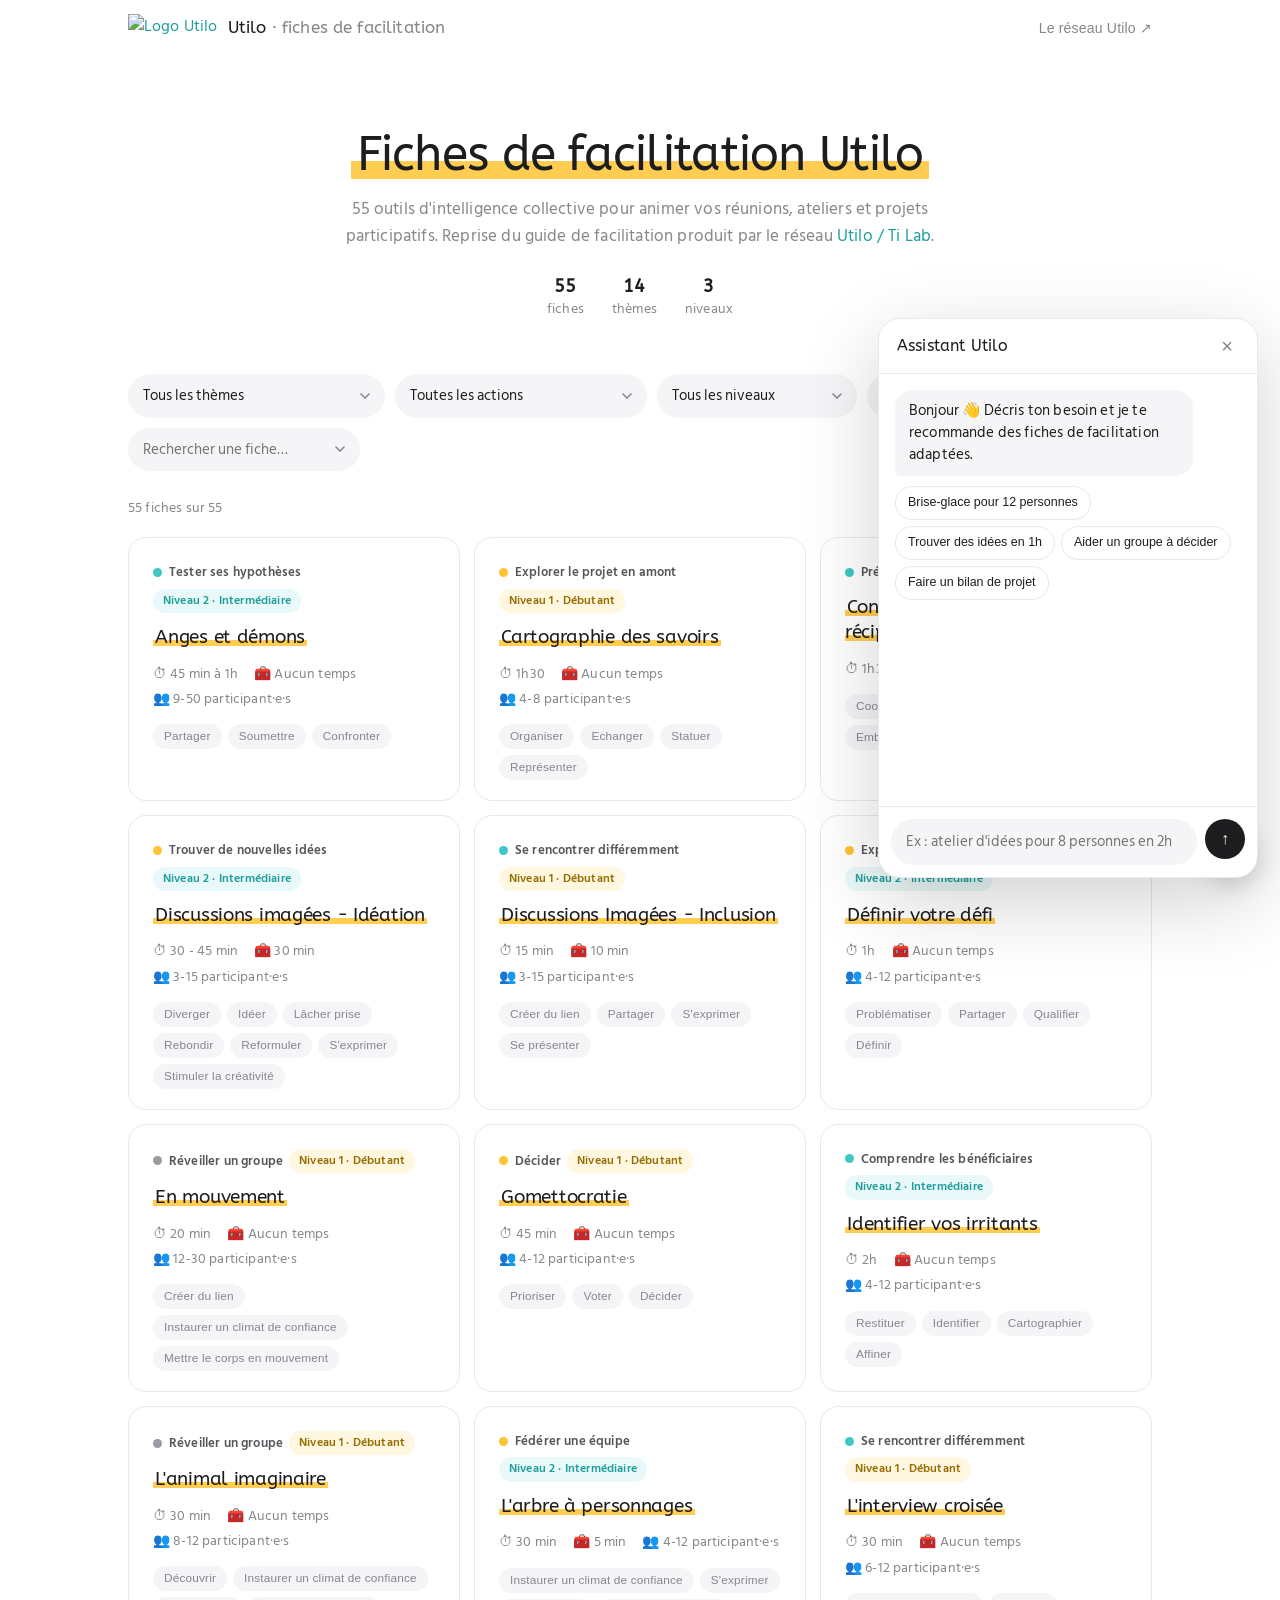
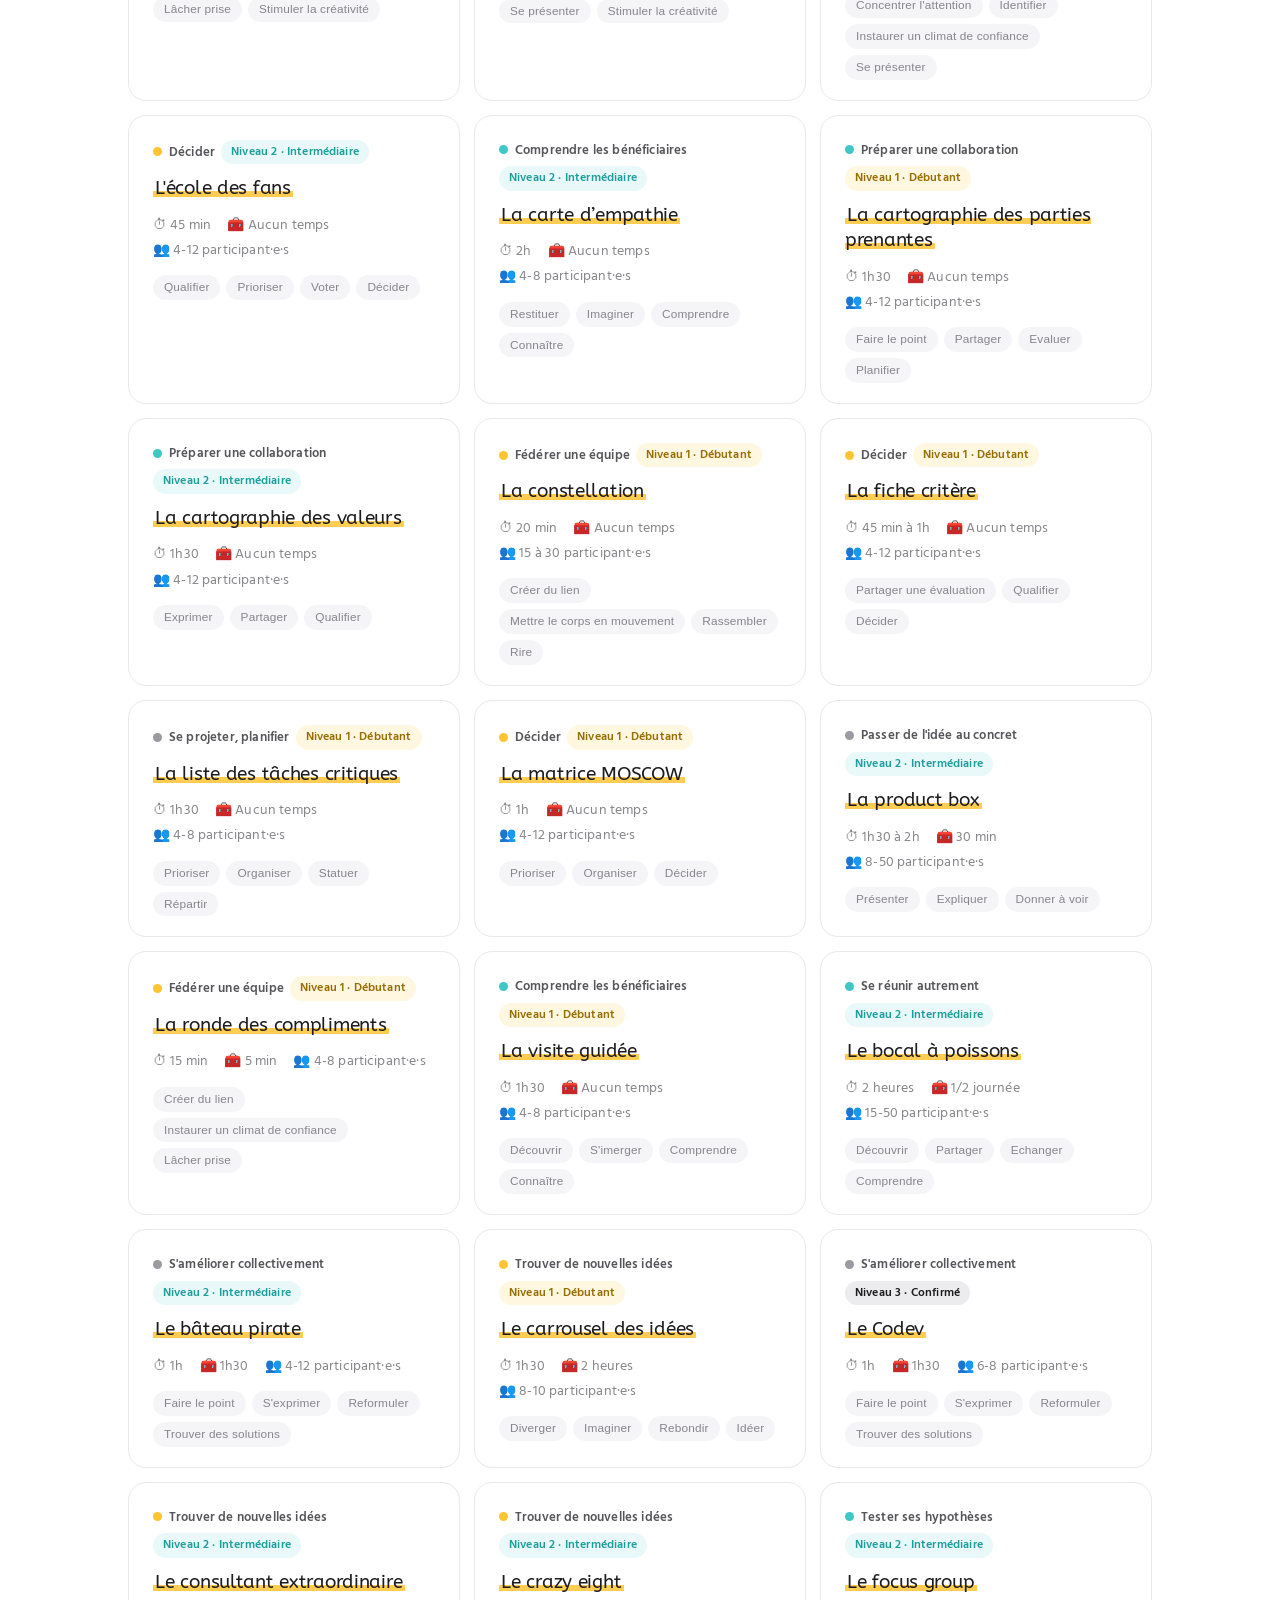
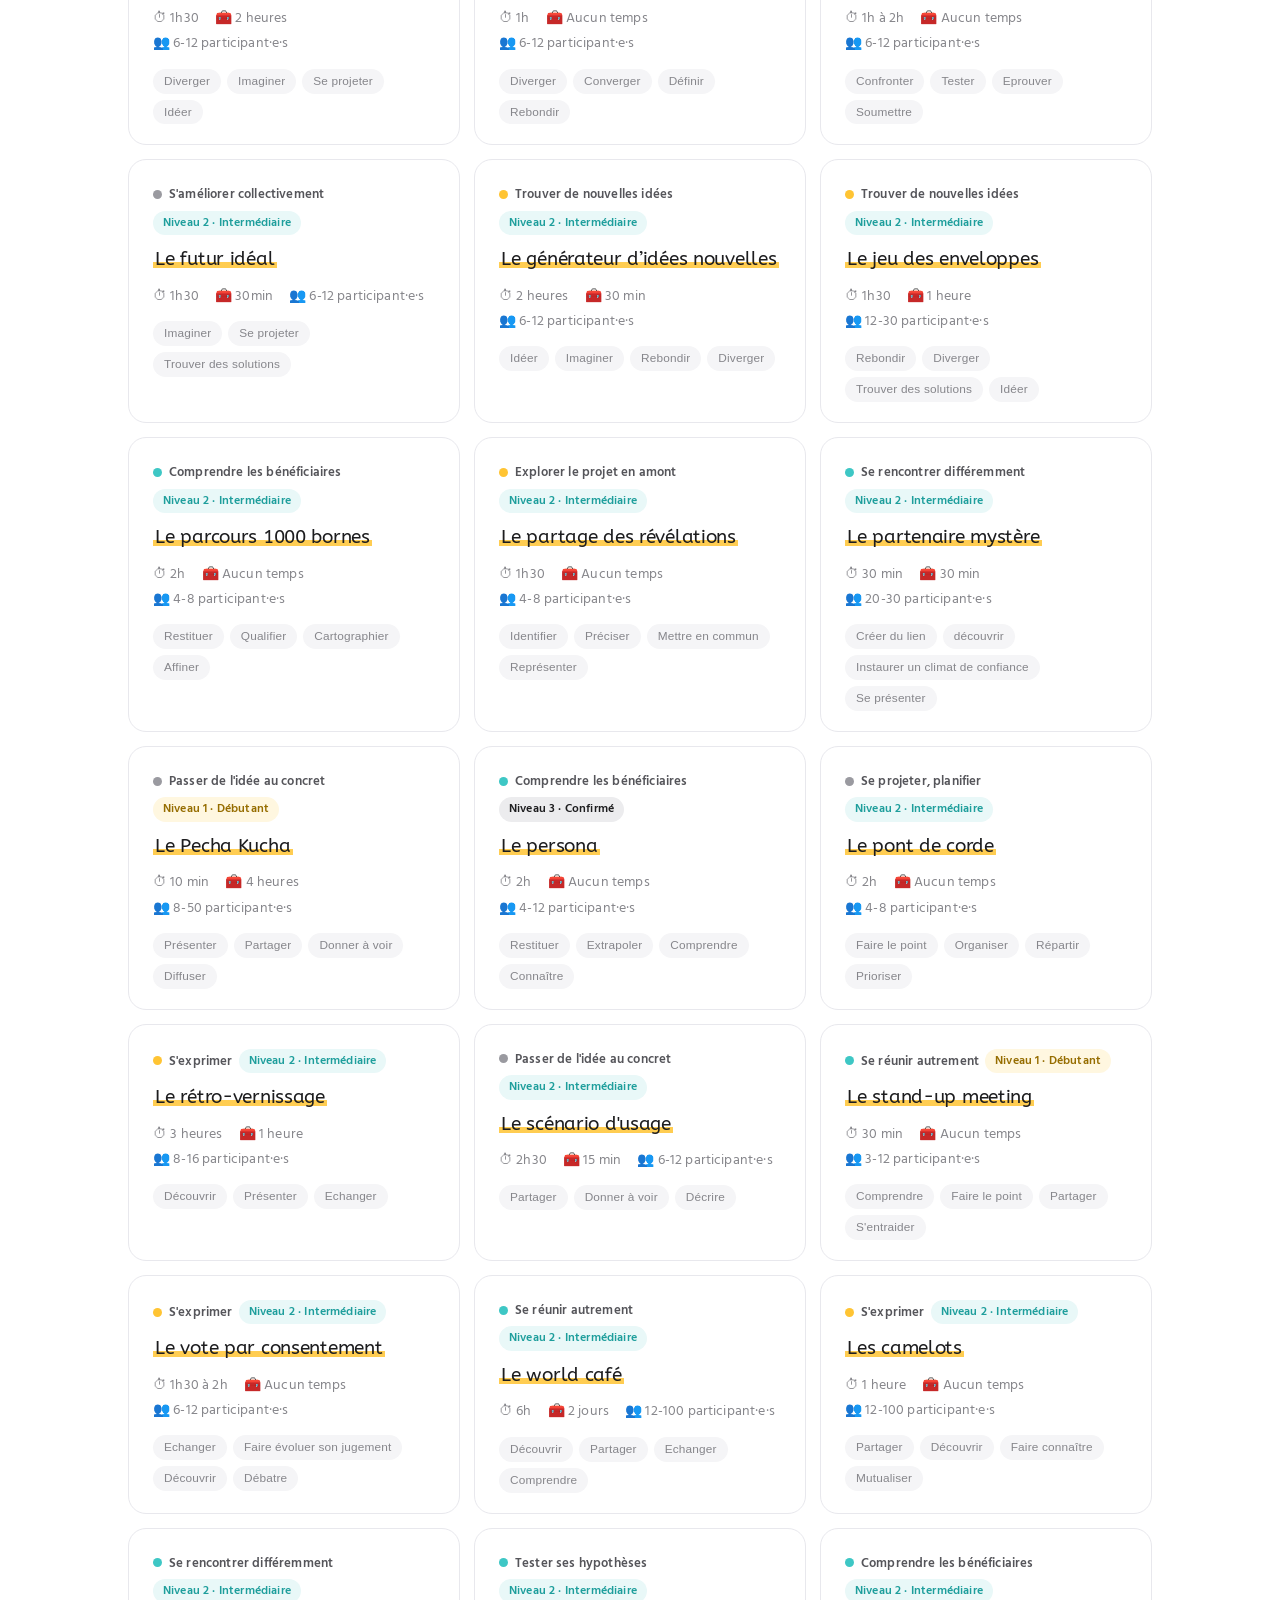
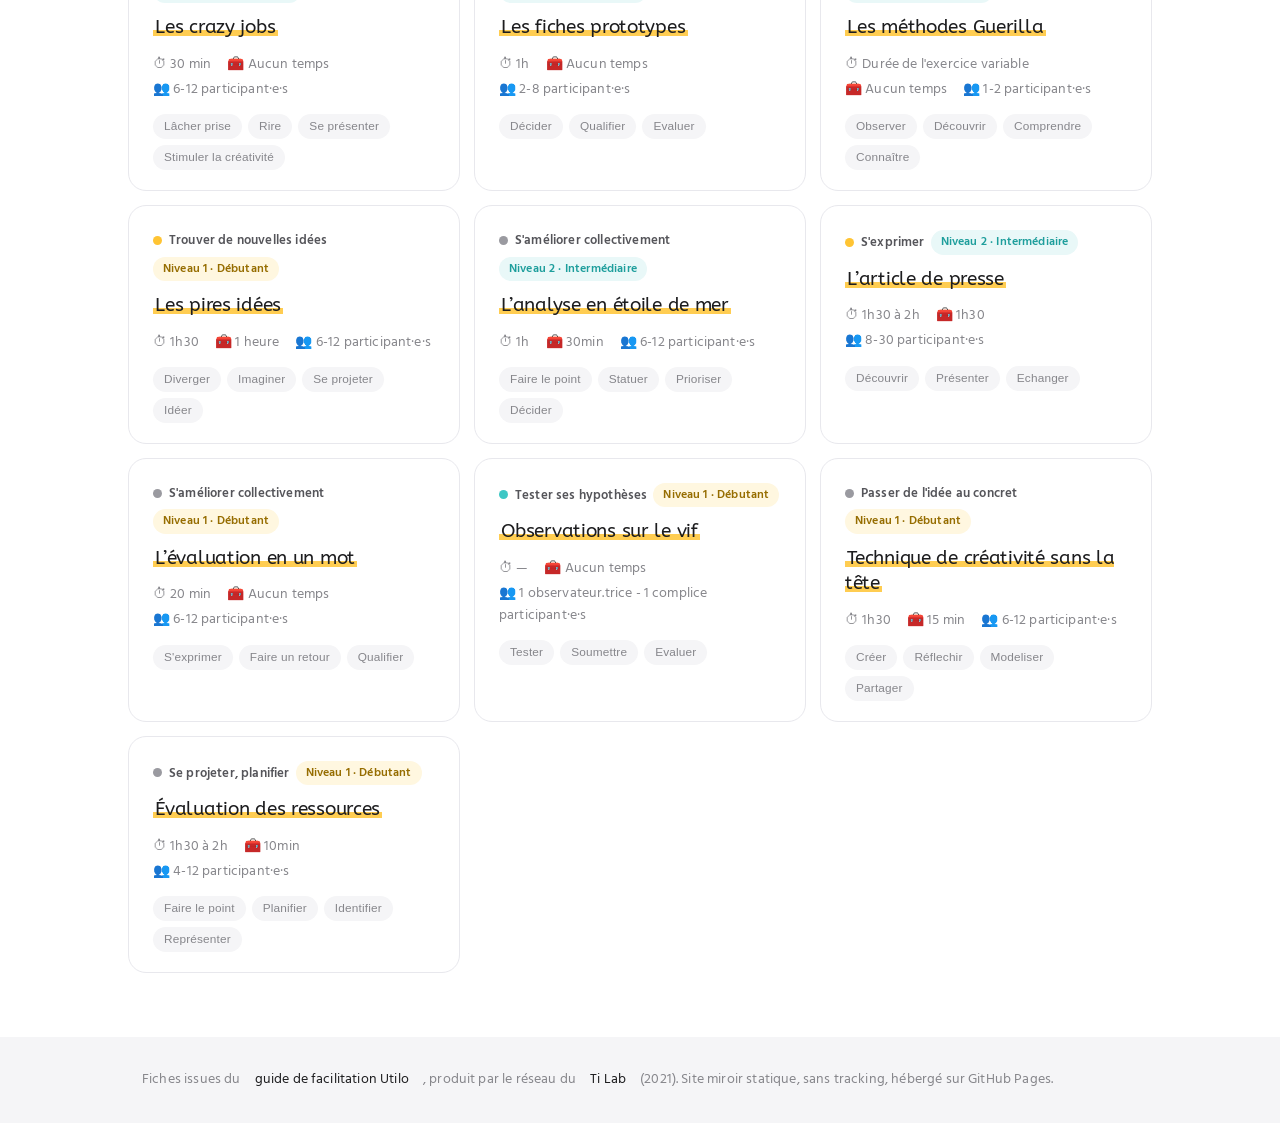
==== commit 0f770fde: "Utilo: assistant IA de recommandation de fiches (chat local, sans service externe)" ====
--- a/test_utilo/index.html
+++ b/test_utilo/index.html
@@ -84,5 +84,6 @@
 <script src="themes.js"></script>
 <script src="fiches.js"></script>
 <script src="app.js"></script>
+<script src="assistant.js"></script>
 </body>
 </html>
--- a/test_utilo/styles.css
+++ b/test_utilo/styles.css
@@ -192,3 +192,83 @@
   .filter-group { flex: 1 1 46%; }
   .section { padding: 22px 20px; }
 }
+
+/* Assistant Utilo */
+.as-launcher {
+  position: fixed;
+  right: 22px; bottom: 22px;
+  width: 52px; height: 52px;
+  border-radius: 50%;
+  border: none;
+  background: var(--ink);
+  color: #fff;
+  font-size: 1.25rem;
+  cursor: pointer;
+  box-shadow: 0 6px 24px rgba(0,0,0,.18);
+  transition: transform .18s ease, box-shadow .18s ease;
+  z-index: 50;
+}
+.as-launcher:hover { transform: translateY(-2px) scale(1.04); box-shadow: 0 10px 30px rgba(0,0,0,.22); }
+.as-launcher.active { opacity: 0; pointer-events: none; }
+.as-panel {
+  position: fixed;
+  right: 22px; bottom: 22px;
+  width: min(380px, calc(100vw - 32px));
+  height: min(560px, calc(100vh - 60px));
+  background: #fff;
+  border: 1px solid var(--hairline);
+  border-radius: 22px;
+  box-shadow: 0 24px 80px rgba(0,0,0,.18);
+  display: flex;
+  flex-direction: column;
+  overflow: hidden;
+  z-index: 51;
+  animation: as-in .22s ease;
+}
+@keyframes as-in { from { opacity: 0; transform: translateY(12px) scale(.98); } to { opacity: 1; transform: none; } }
+.as-head {
+  display: flex; align-items: center; justify-content: space-between;
+  padding: 14px 18px;
+  border-bottom: 1px solid var(--hairline);
+}
+.as-title-head { font-family: 'ABeeZee', sans-serif; font-size: 1rem; }
+.as-close { border: none; background: none; font-size: 1.25rem; color: var(--gray); cursor: pointer; line-height: 1; }
+.as-close:hover { color: var(--ink); }
+.as-body { flex: 1; overflow-y: auto; padding: 16px; display: flex; flex-direction: column; gap: 10px; }
+.as-msg { max-width: 86%; padding: 10px 14px; border-radius: 18px; font-size: .92rem; line-height: 1.5; }
+.as-msg.bot { background: var(--soft); border-bottom-left-radius: 6px; align-self: flex-start; }
+.as-msg.user { background: var(--ink); color: #fff; border-bottom-right-radius: 6px; align-self: flex-end; }
+.as-msg.bot a { color: var(--ink); font-weight: 600; }
+.as-suggest { display: flex; flex-wrap: wrap; gap: 6px; }
+.as-chip {
+  font: inherit; font-size: .78rem; font-weight: 500;
+  padding: 6px 12px; border-radius: 999px;
+  border: 1px solid var(--hairline); background: #fff; color: var(--ink);
+  cursor: pointer; transition: background .15s ease;
+}
+.as-chip:hover { background: var(--soft); }
+.as-cards { display: flex; flex-direction: column; gap: 8px; margin-top: 6px; }
+.as-card {
+  display: flex; flex-direction: column; gap: 4px;
+  padding: 12px 14px;
+  border: 1px solid var(--hairline);
+  border-radius: 14px;
+  text-decoration: none; color: var(--ink);
+  transition: transform .15s ease, box-shadow .15s ease;
+}
+.as-card:hover { transform: translateY(-2px); box-shadow: 0 6px 20px rgba(0,0,0,.08); text-decoration: none; }
+.as-title { font-family: 'ABeeZee', sans-serif; font-size: .98rem; line-height: 1.3; }
+.as-meta { color: var(--gray); font-size: .8rem; }
+.as-form { display: flex; gap: 8px; padding: 12px; border-top: 1px solid var(--hairline); }
+.as-form input {
+  flex: 1; font: inherit; font-size: .92rem;
+  padding: 10px 14px; border-radius: 999px;
+  border: 1px solid transparent; background: var(--soft); color: var(--ink);
+}
+.as-form input:focus { outline: none; background: #fff; box-shadow: 0 0 0 1.5px var(--hairline); }
+.as-form button {
+  width: 40px; height: 40px; border-radius: 50%; border: none;
+  background: var(--ink); color: #fff; font-size: 1rem; cursor: pointer;
+  transition: opacity .15s ease;
+}
+.as-form button:hover { opacity: .82; }
